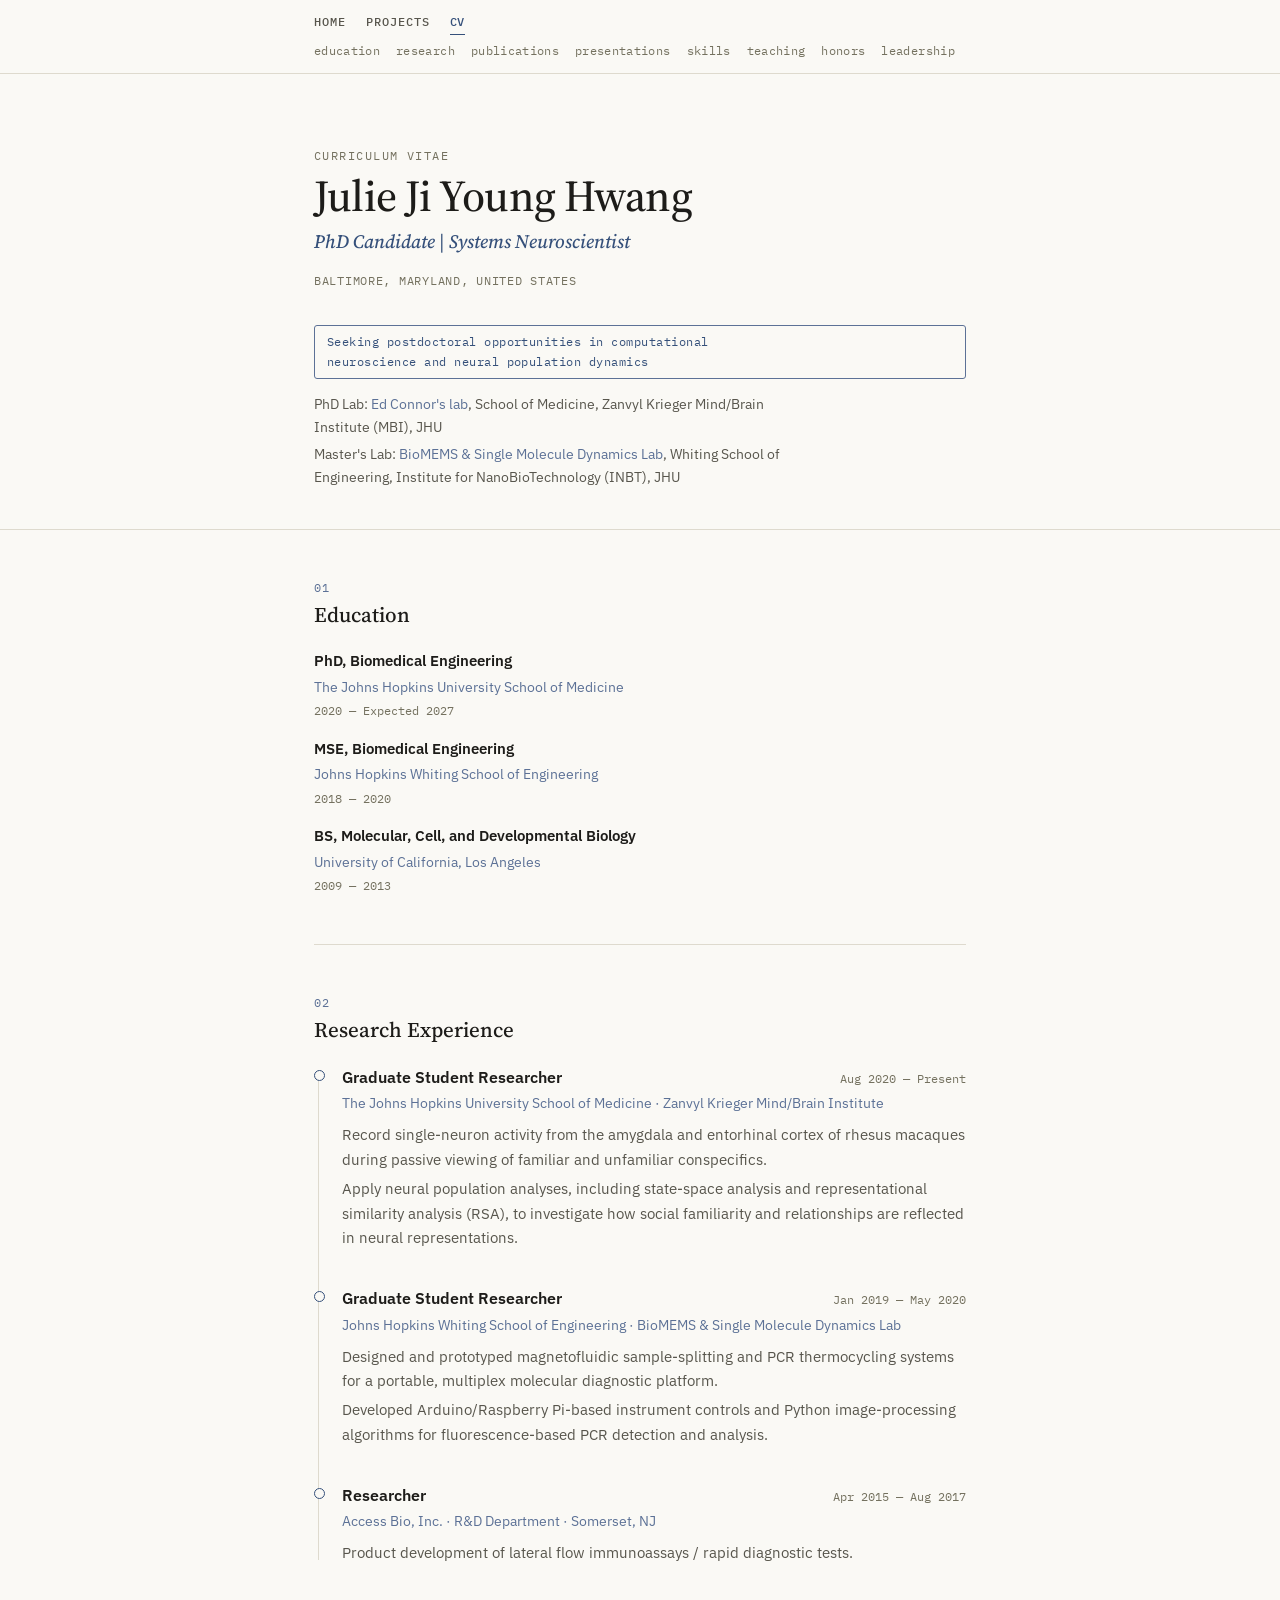
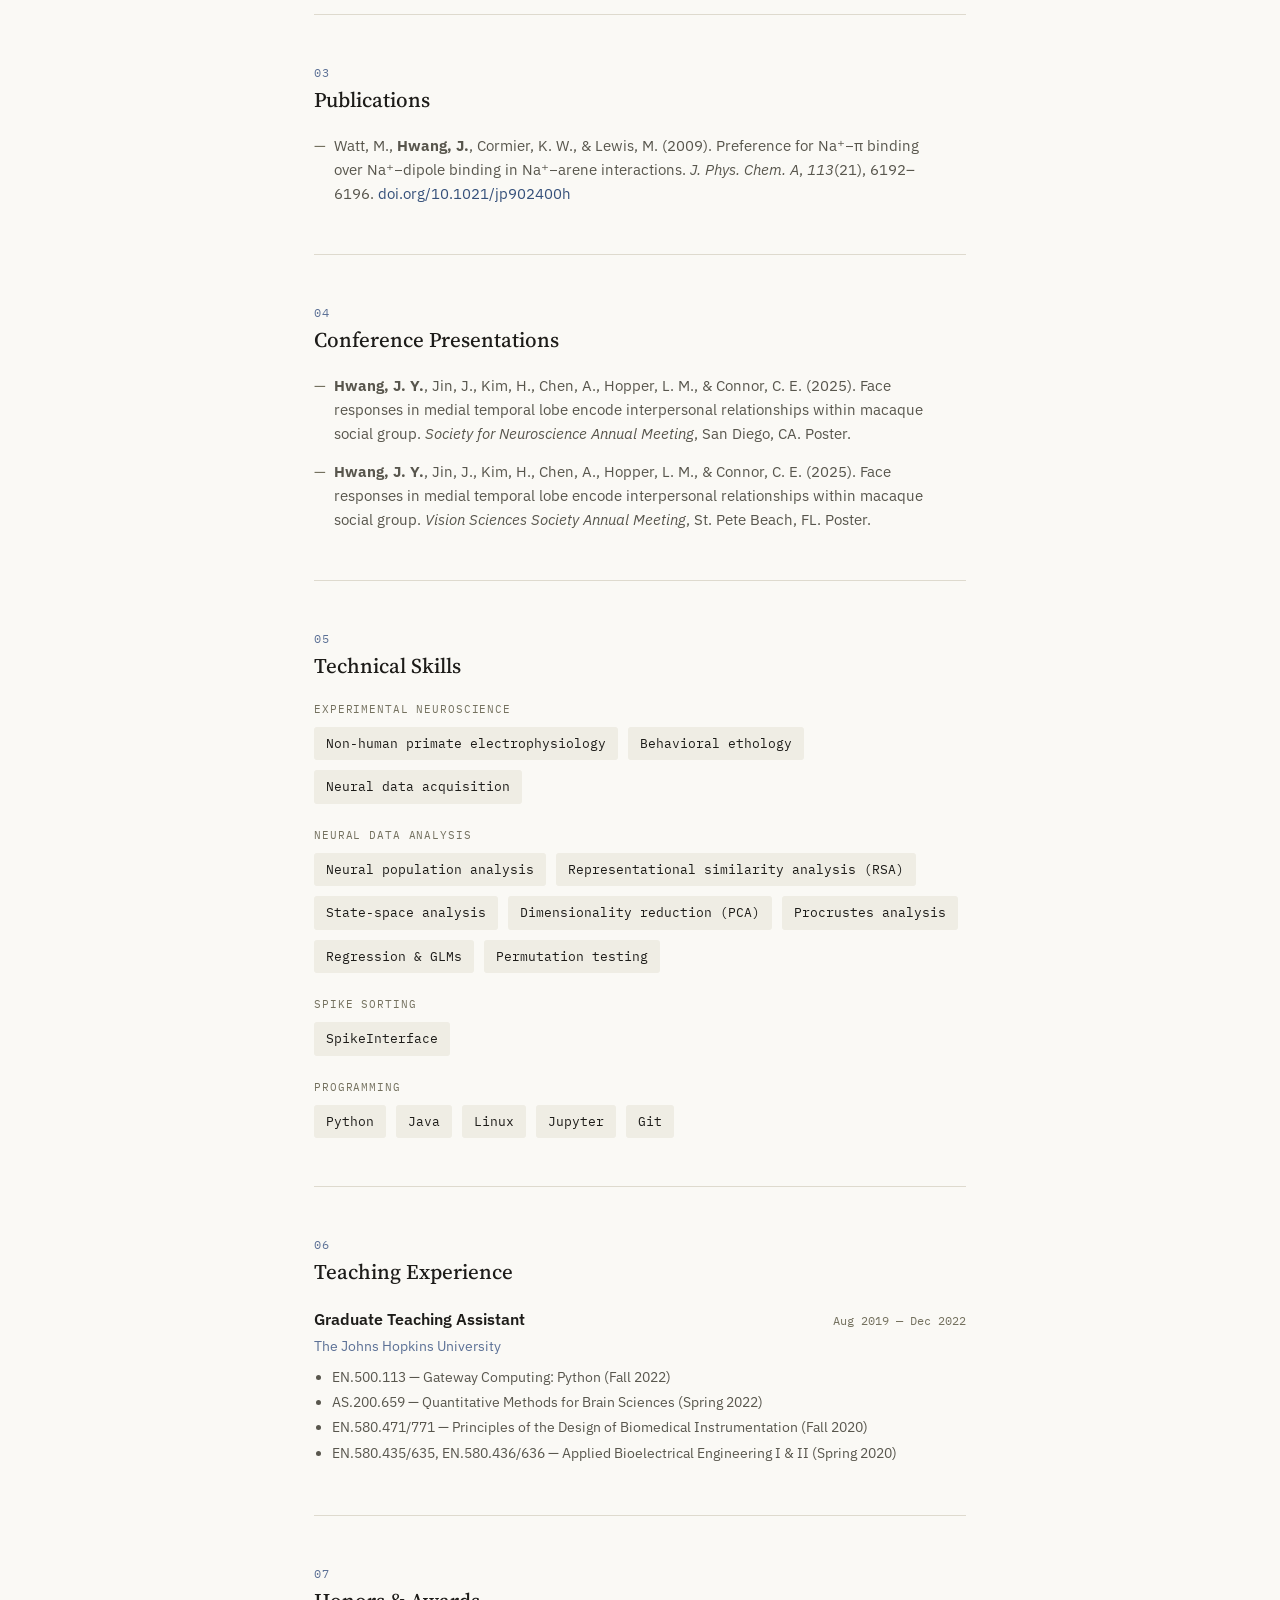
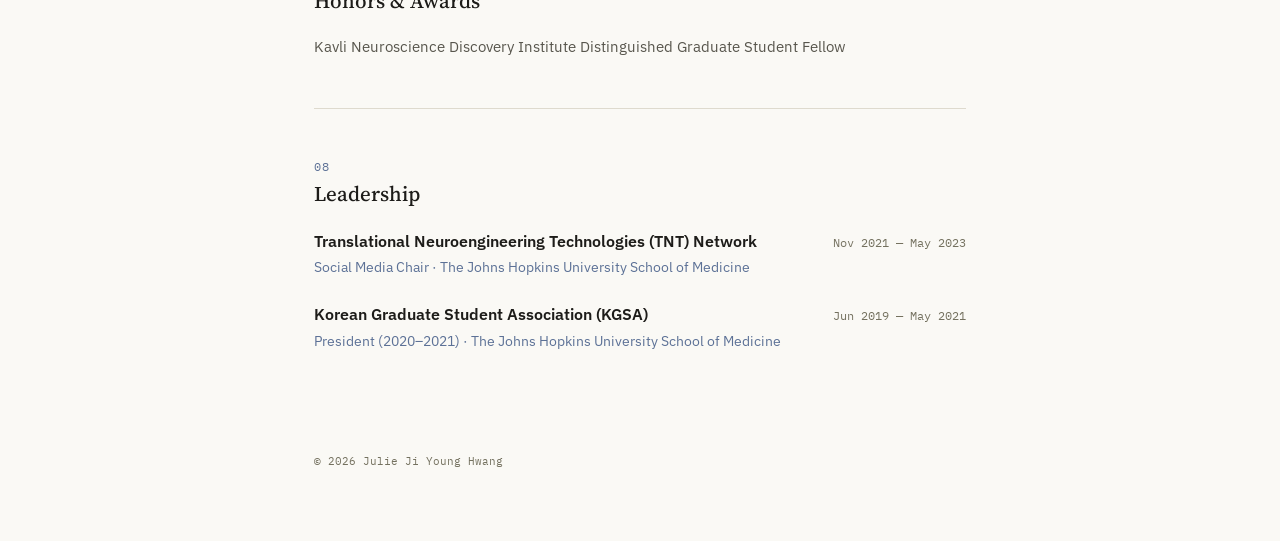
==== cv.html @ c238da01 "Add the VSS 2025 poster to Conference Presentations Venue supplied by the author. Listed below the S" ====
<!DOCTYPE html>
<html lang="en">
<head>
<meta charset="UTF-8" />
<meta name="viewport" content="width=device-width, initial-scale=1.0" />
<title>Julie Ji Young Hwang — CV</title>
<meta name="description" content="CV for Julie Ji Young Hwang, systems neuroscientist and biomedical engineer." />
<meta name="robots" content="noindex, nofollow" />
<meta name="theme-color" content="#FAF9F5" media="(prefers-color-scheme: light)" />
<meta name="theme-color" content="#1A1916" media="(prefers-color-scheme: dark)" />
<meta property="og:type" content="profile" />
<meta property="og:title" content="Julie Ji Young Hwang — CV" />
<meta property="og:description" content="Curriculum vitae for Julie Ji Young Hwang, systems neuroscientist and biomedical engineer." />
<meta property="og:url" content="https://julie0924.github.io/cv.html" />
<link rel="icon" href="favicon.svg" type="image/svg+xml" />
<link rel="preconnect" href="https://fonts.googleapis.com">
<link rel="preconnect" href="https://fonts.gstatic.com" crossorigin>
<link href="https://fonts.googleapis.com/css2?family=Source+Serif+4:ital,opsz,wght@0,8..60,400;0,8..60,500;0,8..60,600;1,8..60,500&family=IBM+Plex+Sans:wght@400;500;600&family=IBM+Plex+Mono:wght@400;500&display=swap" rel="stylesheet">
<link rel="stylesheet" href="styles.css">
<script>if(!matchMedia('(prefers-reduced-motion: reduce)').matches)document.documentElement.classList.add('js-reveal');</script>
<script defer src="main.js" onerror="document.documentElement.classList.remove('js-reveal')"></script>
</head>
<body>

<a class="skip-link" href="#content">Skip to content</a>

<nav aria-label="Primary">
  <div class="wrap">
    <div class="nav-pages">
      <a href="index.html">Home</a>
      <a href="projects.html">Projects</a>
      <a href="cv.html" aria-current="page">CV</a>
    </div>
    <div class="nav-sections">
      <a href="#education">Education</a>
      <a href="#research">Research</a>
      <a href="#publications">Publications</a>
      <a href="#presentations">Presentations</a>
      <a href="#skills">Skills</a>
      <a href="#teaching">Teaching</a>
      <a href="#honors">Honors</a>
      <a href="#leadership">Leadership</a>
    </div>
  </div>
</nav>

<header class="masthead">
  <div class="wrap">
    <p class="page-label">Curriculum Vitae</p>
    <h1>Julie Ji Young Hwang</h1>
    <p class="role-line">PhD Candidate | Systems Neuroscientist</p>
    <p class="location-line">Baltimore, Maryland, United States</p>
    <span class="cta-badge">Seeking postdoctoral opportunities in computational neuroscience and neural population dynamics</span>
    <div class="masthead-meta">
      <p class="meta-line">PhD Lab: <a href="https://krieger.jhu.edu/mbi/directory/ed-connor/" target="_blank" rel="noopener">Ed Connor's lab</a>, School of Medicine, Zanvyl Krieger Mind/Brain Institute (MBI), JHU</p>
      <p class="meta-line">Master's Lab: <a href="https://me.jhu.edu/thwang/" target="_blank" rel="noopener">BioMEMS &amp; Single Molecule Dynamics Lab</a>, Whiting School of Engineering, Institute for NanoBioTechnology (INBT), JHU</p>
    </div>
  </div>
</header>

<main class="wrap" id="content">

  <section id="education">
    <header class="section-head">
      <p class="section-num">01</p>
      <h2 class="section-title">Education</h2>
    </header>

    <div class="edu-item">
      <h3 class="edu-degree">PhD, Biomedical Engineering</h3>
      <p class="edu-school">The Johns Hopkins University School of Medicine</p>
      <p class="edu-year">2020 — Expected 2027</p>
    </div>

    <div class="edu-item">
      <h3 class="edu-degree">MSE, Biomedical Engineering</h3>
      <p class="edu-school">Johns Hopkins Whiting School of Engineering</p>
      <p class="edu-year">2018 — 2020</p>
    </div>

    <div class="edu-item">
      <h3 class="edu-degree">BS, Molecular, Cell, and Developmental Biology</h3>
      <p class="edu-school">University of California, Los Angeles</p>
      <p class="edu-year">2009 — 2013</p>
    </div>
  </section>

  <section id="research">
    <header class="section-head">
      <p class="section-num">02</p>
      <h2 class="section-title">Research Experience</h2>
    </header>
    <div class="timeline">

      <div class="role">
        <div class="role-header">
          <h3 class="role-title">Graduate Student Researcher</h3>
          <p class="role-dates">Aug 2020 — Present</p>
        </div>
        <p class="role-org">The Johns Hopkins University School of Medicine · Zanvyl Krieger Mind/Brain Institute</p>
        <p class="role-detail">Record single-neuron activity from the amygdala and entorhinal cortex of rhesus macaques during passive viewing of familiar and unfamiliar conspecifics.</p>
        <p class="role-detail">Apply neural population analyses, including state-space analysis and representational similarity analysis (RSA), to investigate how social familiarity and relationships are reflected in neural representations.</p>
      </div>

      <div class="role">
        <div class="role-header">
          <h3 class="role-title">Graduate Student Researcher</h3>
          <p class="role-dates">Jan 2019 — May 2020</p>
        </div>
        <p class="role-org">Johns Hopkins Whiting School of Engineering · BioMEMS &amp; Single Molecule Dynamics Lab</p>
        <p class="role-detail">Designed and prototyped magnetofluidic sample-splitting and PCR thermocycling systems for a portable, multiplex molecular diagnostic platform.</p>
        <p class="role-detail">Developed Arduino/Raspberry Pi-based instrument controls and Python image-processing algorithms for fluorescence-based PCR detection and analysis.</p>
      </div>

      <div class="role">
        <div class="role-header">
          <h3 class="role-title">Researcher</h3>
          <p class="role-dates">Apr 2015 — Aug 2017</p>
        </div>
        <p class="role-org">Access Bio, Inc. · R&amp;D Department · Somerset, NJ</p>
        <p class="role-detail">Product development of lateral flow immunoassays / rapid diagnostic tests.</p>
      </div>

    </div>
  </section>

  <section id="publications">
    <header class="section-head">
      <p class="section-num">03</p>
      <h2 class="section-title">Publications</h2>
    </header>
    <p class="pub-item">
      Watt, M., <strong>Hwang, J.</strong>, Cormier, K. W., &amp; Lewis, M. (2009). Preference for Na⁺−π binding over Na⁺−dipole binding in Na⁺−arene interactions. <em>J. Phys. Chem. A</em>, <em>113</em>(21), 6192–6196. <a href="https://doi.org/10.1021/jp902400h" target="_blank" rel="noopener">doi.org/10.1021/jp902400h</a>
    </p>
  </section>

  <section id="presentations">
    <header class="section-head">
      <p class="section-num">04</p>
      <h2 class="section-title">Conference Presentations</h2>
    </header>
    <p class="pub-item">
      <strong>Hwang, J. Y.</strong>, Jin, J., Kim, H., Chen, A., Hopper, L. M., &amp; Connor, C. E. (2025). Face responses in medial temporal lobe encode interpersonal relationships within macaque social group. <em>Society for Neuroscience Annual Meeting</em>, San Diego, CA. Poster.
    </p>
    <p class="pub-item">
      <strong>Hwang, J. Y.</strong>, Jin, J., Kim, H., Chen, A., Hopper, L. M., &amp; Connor, C. E. (2025). Face responses in medial temporal lobe encode interpersonal relationships within macaque social group. <em>Vision Sciences Society Annual Meeting</em>, St. Pete Beach, FL. Poster.
    </p>
  </section>

  <section id="skills">
    <header class="section-head">
      <p class="section-num">05</p>
      <h2 class="section-title">Technical Skills</h2>
    </header>

    <div class="skill-group">
      <p class="skill-group-label">Experimental Neuroscience</p>
      <div class="tags">
        <span class="tag">Non-human primate electrophysiology</span>
        <span class="tag">Behavioral ethology</span>
        <span class="tag">Neural data acquisition</span>
      </div>
    </div>

    <div class="skill-group">
      <p class="skill-group-label">Neural Data Analysis</p>
      <div class="tags">
        <span class="tag">Neural population analysis</span>
        <span class="tag">Representational similarity analysis (RSA)</span>
        <span class="tag">State-space analysis</span>
        <span class="tag">Dimensionality reduction (PCA)</span>
        <span class="tag">Procrustes analysis</span>
        <span class="tag">Regression &amp; GLMs</span>
        <span class="tag">Permutation testing</span>
      </div>
    </div>

    <div class="skill-group">
      <p class="skill-group-label">Spike sorting</p>
      <div class="tags">
        <span class="tag">SpikeInterface</span>
      </div>
    </div>

    <div class="skill-group">
      <p class="skill-group-label">Programming</p>
      <div class="tags">
        <span class="tag">Python</span>
        <span class="tag">Java</span>
        <span class="tag">Linux</span>
        <span class="tag">Jupyter</span>
        <span class="tag">Git</span>
      </div>
    </div>
  </section>

  <section id="teaching">
    <header class="section-head">
      <p class="section-num">06</p>
      <h2 class="section-title">Teaching Experience</h2>
    </header>

    <div class="service-item">
      <div class="role-header">
        <h3 class="role-title">Graduate Teaching Assistant</h3>
        <p class="role-dates">Aug 2019 — Dec 2022</p>
      </div>
      <p class="role-org">The Johns Hopkins University</p>
      <ul class="course-list">
        <li>EN.500.113 — Gateway Computing: Python (Fall 2022)</li>
        <li>AS.200.659 — Quantitative Methods for Brain Sciences (Spring 2022)</li>
        <li>EN.580.471/771 — Principles of the Design of Biomedical Instrumentation (Fall 2020)</li>
        <li>EN.580.435/635, EN.580.436/636 — Applied Bioelectrical Engineering I &amp; II (Spring 2020)</li>
      </ul>
    </div>
  </section>

  <section id="honors">
    <header class="section-head">
      <p class="section-num">07</p>
      <h2 class="section-title">Honors &amp; Awards</h2>
    </header>
    <p class="honor-item">Kavli Neuroscience Discovery Institute Distinguished Graduate Student Fellow</p>
  </section>

  <section id="leadership">
    <header class="section-head">
      <p class="section-num">08</p>
      <h2 class="section-title">Leadership</h2>
    </header>

    <div class="service-item">
      <div class="role-header">
        <h3 class="role-title">Translational Neuroengineering Technologies (TNT) Network</h3>
        <p class="role-dates">Nov 2021 — May 2023</p>
      </div>
      <p class="role-org">Social Media Chair · The Johns Hopkins University School of Medicine</p>
    </div>

    <div class="service-item">
      <div class="role-header">
        <h3 class="role-title">Korean Graduate Student Association (KGSA)</h3>
        <p class="role-dates">Jun 2019 — May 2021</p>
      </div>
      <p class="role-org">President (2020–2021) · The Johns Hopkins University School of Medicine</p>
    </div>
  </section>

</main>

<footer>
  <div class="wrap">
    <p>&copy; 2026 Julie Ji Young Hwang</p>
  </div>
</footer>

</body>
</html>
---- styles.css ----
/* ---------------------------------------------------------------
   Julie Ji Young Hwang — site styles
   tokens → base → layout → components → motion → print
   --------------------------------------------------------------- */

:root{
  color-scheme: light dark;

  --paper: #FAF9F5;
  --paper-raised: #F3F1EA;
  --nav-bg: rgba(250, 249, 245, 0.92);
  --ink: #1D1C19;
  --ink-soft: #58564D;
  --ink-faint: #74715F;    /* was #8B8878 (3.4:1) — now 4.7:1 on paper, WCAG AA */
  --signal: #35507A;
  --signal-soft: #5C7196;  /* was #6C86A8 (3.6:1) — now 4.7:1 on paper, WCAG AA */
  --rule: #DEDACE;
  --tag-bg: #EFEDE4;

  --font-serif: 'Source Serif 4', Georgia, serif;
  --font-sans: 'IBM Plex Sans', -apple-system, sans-serif;
  --font-mono: 'IBM Plex Mono', 'Courier New', monospace;
  --maxw: 700px;
  --nav-h: 84px; /* two-row nav; the overrides below cover the widths where its rows wrap */
}

@media (prefers-color-scheme: dark){
  :root{
    --paper: #1A1916;
    --paper-raised: #22211C;
    --nav-bg: rgba(26, 25, 22, 0.92);
    --ink: #EDEBE3;
    --ink-soft: #B8B4A6;
    --ink-faint: #918D7D;
    --signal: #8FB0DA;
    --signal-soft: #7E9BC0;
    --rule: #33322B;
    --tag-bg: #26251F;
  }
}

*{ box-sizing: border-box; }
[hidden]{ display: none !important; }
html{ scroll-behavior: smooth; }
@media (prefers-reduced-motion: reduce){ html{ scroll-behavior: auto; } }

body{
  margin: 0;
  background: var(--paper);
  color: var(--ink);
  font-family: var(--font-sans);
  font-size: 16px;
  line-height: 1.65;
  -webkit-font-smoothing: antialiased;
}

a{ color: var(--signal); text-decoration: none; }
a:hover{ text-decoration: underline; }
a:focus-visible, button:focus-visible{
  outline: 2px solid var(--signal);
  outline-offset: 3px;
  border-radius: 2px;
}

.wrap{
  max-width: var(--maxw);
  margin: 0 auto;
  padding: 0 24px;
}

/* skip link */
.skip-link{
  position: absolute;
  left: -9999px;
  top: 0;
  z-index: 100;
  background: var(--signal);
  color: var(--paper);
  font-family: var(--font-mono);
  font-size: 13px;
  padding: 10px 16px;
}
.skip-link:focus{
  left: 0;
  text-decoration: none;
}

/* nav — two rows, so the two kinds of link never look alike.
   Row 1 goes to another page; row 2 jumps down the page you are on. */
nav{
  position: sticky;
  top: 0;
  background: var(--nav-bg);
  backdrop-filter: blur(6px);
  border-bottom: 1px solid var(--rule);
  z-index: 10;
}
nav .wrap{
  display: flex;
  flex-direction: column;
  gap: 7px;
  padding-top: 12px;
  padding-bottom: 12px;
}

/* row 1 — other pages */
.nav-pages{
  display: flex;
  flex-wrap: wrap;
  gap: 4px 20px;
}
.nav-pages a{
  font-family: var(--font-mono);
  font-size: 12px;
  font-weight: 500;
  letter-spacing: 0.08em;
  text-transform: uppercase;
  color: var(--ink-soft);
  padding-bottom: 2px;
  border-bottom: 1.5px solid transparent;
}
.nav-pages a:hover{ color: var(--signal); text-decoration: none; }
.nav-pages a[aria-current="page"]{
  color: var(--signal);
  border-bottom-color: var(--signal);
}

/* row 2 — sections of the current page */
.nav-sections{
  display: flex;
  flex-wrap: wrap;
  gap: 2px 16px;
}
.nav-sections a{
  font-family: var(--font-mono);
  font-size: 11.5px;
  letter-spacing: 0.03em;
  text-transform: lowercase;
  color: var(--ink-faint);
}
.nav-sections a:hover{ color: var(--signal); text-decoration: none; }

/* header / masthead */
header.masthead{
  padding: 72px 0 40px;
  border-bottom: 1px solid var(--rule);
}
header.masthead .wrap{
  display: flex;
  flex-direction: column;
  gap: 6px;
}
.page-label{
  font-family: var(--font-mono);
  font-size: 12px;
  letter-spacing: 0.12em;
  text-transform: uppercase;
  color: var(--ink-faint);
  margin: 0;
}
h1{
  font-family: var(--font-serif);
  font-weight: 500;
  font-size: clamp(32px, 6vw, 44px);
  margin: 0;
  letter-spacing: -0.01em;
  line-height: 1.1;
}
.role-line{
  font-family: var(--font-serif);
  font-style: italic;
  font-weight: 500;
  font-size: 19px;
  color: var(--signal);
  margin: 0;
}
.location-line{
  font-family: var(--font-mono);
  font-size: 12px;
  letter-spacing: 0.06em;
  text-transform: uppercase;
  color: var(--ink-faint);
  margin-top: 8px;
}
/* Masthead meta: the education pair, then the lab pair. Wrapped in one
   container so the column gap on .masthead .wrap applies around the block
   rather than between every line — the margins below are then the only
   thing controlling grouping. */
.masthead-meta{ margin-top: 8px; }
.meta-line{
  font-size: 14px;
  color: var(--ink-soft);
  margin: 4px 0 0;
  max-width: 62ch;
}
.meta-line:first-child{ margin-top: 0; }
.meta-line a{ color: var(--signal-soft); }
/* first line of a new group */
.meta-line--group{ margin-top: 22px; }

/* cta badge in header */
.cta-badge{
  display: inline-block;
  margin-top: 16px;
  font-family: var(--font-mono);
  font-size: 12px;
  letter-spacing: 0.04em;
  color: var(--signal);
  border: 1px solid var(--signal-soft);
  padding: 6px 12px;
  border-radius: 3px;
  text-wrap: balance; /* long enough to wrap — avoid a one-word last line */
}

section{
  padding: 48px 0;
  border-bottom: 1px solid var(--rule);
}
section:last-of-type{ border-bottom: none; }
section[id]{ scroll-margin-top: var(--nav-h); }

.eyebrow{
  font-family: var(--font-mono);
  font-size: 12px;
  font-weight: 500;
  letter-spacing: 0.1em;
  text-transform: uppercase;
  color: var(--ink-faint);
  margin: 0 0 20px;
}

/* numbered section heads (CV) — the number is a real sequence the reader
   can refer to, so it is markup, not a ::before counter they cannot select */
.section-head{ margin: 0 0 22px; }
.section-num{
  font-family: var(--font-mono);
  font-size: 12px;
  letter-spacing: 0.12em;
  color: var(--signal-soft);
  margin: 0 0 4px;
}
.section-title{
  font-family: var(--font-serif);
  font-weight: 500;
  font-size: 21px;
  line-height: 1.2;
  color: var(--ink);
  margin: 0;
}

.about-text{
  font-size: 17px;
  max-width: 60ch;
  color: var(--ink);
  margin: 0 0 18px;
}
.about-text:last-child{ margin-bottom: 0; }

/* experience timeline */
.timeline{
  position: relative;
  padding-left: 28px;
}
.timeline::before{
  content: "";
  position: absolute;
  left: 4px;
  top: 6px;
  bottom: 6px;
  width: 1px;
  background: var(--rule);
}
.role{
  position: relative;
  padding-bottom: 34px;
}
.role:last-child{ padding-bottom: 0; }
.role::before{
  content: "";
  position: absolute;
  left: -28px;
  top: 6px;
  width: 9px;
  height: 9px;
  border-radius: 50%;
  background: var(--paper);
  border: 1.5px solid var(--signal);
}
.role-header{
  display: flex;
  flex-wrap: wrap;
  justify-content: space-between;
  align-items: baseline;
  gap: 4px 16px;
}
.role-title{
  font-weight: 600;
  font-size: 16px;
  margin: 0;
}
.role-dates{
  font-family: var(--font-mono);
  font-size: 12px;
  color: var(--ink-faint);
  white-space: nowrap;
  margin: 0;
}
.role-org{
  color: var(--signal-soft);
  font-size: 14px;
  margin: 2px 0 8px;
}
.role-detail{
  margin: 0;
  font-size: 15px;
  color: var(--ink-soft);
}
.role-detail + .role-detail{ margin-top: 4px; }
.course-list{
  margin: 8px 0 0;
  padding-left: 18px;
  font-size: 13.5px;
  color: var(--ink-soft);
}
.course-list li{ margin-bottom: 3px; }

/* skills */
.skill-group{ margin-bottom: 22px; }
.skill-group:last-child{ margin-bottom: 0; }
.skill-group-label{
  font-family: var(--font-mono);
  font-size: 11px;
  letter-spacing: 0.08em;
  text-transform: uppercase;
  color: var(--ink-faint);
  margin: 0 0 9px;
}
.tags{
  display: flex;
  flex-wrap: wrap;
  gap: 10px;
}
.tag{
  font-family: var(--font-mono);
  font-size: 13px;
  background: var(--tag-bg);
  color: var(--ink);
  padding: 6px 12px;
  border-radius: 3px;
}

/* education / honors / publications */
.edu-item{ margin-bottom: 16px; }
.edu-item:last-child{ margin-bottom: 0; }
.edu-degree{ font-weight: 600; font-size: 15px; margin: 0; }
.edu-school{ color: var(--signal-soft); font-size: 14px; margin: 2px 0; }
.edu-year{ font-family: var(--font-mono); font-size: 12px; color: var(--ink-faint); margin: 0; }

.honor-item{
  font-size: 15px;
  color: var(--ink-soft);
  margin: 0;
}

/* leadership / service — reuses the role header layout without the timeline */
.service-item{ margin-bottom: 22px; }
.service-item:last-child{ margin-bottom: 0; }

.pub-item{
  padding-left: 20px;
  position: relative;
  font-size: 15px;
  color: var(--ink-soft);
  max-width: 68ch;
  line-height: 1.6;
  margin: 0;
}
.pub-item + .pub-item{ margin-top: 14px; }
.pub-item::before{
  content: "—";
  position: absolute;
  left: 0;
  color: var(--ink-faint);
}

/* contact — icon plus the address as readable text, so it can be copied
   without clicking and still reads correctly on paper. */
.contact-links{
  list-style: none;
  margin: 0;
  padding: 0;
  display: flex;
  flex-direction: column;
  gap: 10px;
}
.contact-links a{
  display: inline-flex;
  align-items: center;
  gap: 10px;
  font-size: 15px;
  color: var(--signal);
}
.contact-links svg{
  width: 18px;
  height: 18px;
  flex-shrink: 0;
  color: var(--ink-faint);
  transition: color 0.2s ease;
}
.contact-links a:hover svg{ color: var(--signal); }
@media (prefers-reduced-motion: reduce){
  .contact-links svg{ transition: none; }
}

/* projects page */
.project-block-title{
  font-family: var(--font-serif);
  font-weight: 500;
  font-size: 20px;
  margin: 0 0 8px;
}
.project-block-desc{
  margin: 0;
  color: var(--ink-soft);
  font-size: 15px;
  max-width: 60ch;
}
.figure-grid{
  display: grid;
  grid-template-columns: repeat(auto-fit, minmax(220px, 1fr));
  gap: 20px;
  margin-top: 20px;
}
.figure-grid figure{ margin: 0; }
.figure-placeholder{
  border: 1px dashed var(--rule);
  border-radius: 6px;
  aspect-ratio: 4 / 3;
  display: flex;
  align-items: center;
  justify-content: center;
  background: var(--paper-raised);
  color: var(--ink-faint);
  font-family: var(--font-mono);
  font-size: 12px;
  text-align: center;
  padding: 16px;
}
.figure-caption{
  font-size: 13px;
  color: var(--ink-faint);
  margin-top: 8px;
  font-style: italic;
}
.coming-soon{
  display: inline-block;
  font-family: var(--font-mono);
  font-size: 11px;
  letter-spacing: 0.06em;
  text-transform: uppercase;
  color: var(--ink-faint);
  border: 1px solid var(--rule);
  padding: 4px 10px;
  border-radius: 3px;
  margin-top: 10px;
}

footer{
  padding: 32px 0 60px;
  font-family: var(--font-mono);
  font-size: 11px;
  color: var(--ink-faint);
}

/* motion — .js-reveal is set by an inline snippet in <head> so the
   hidden state is painted on the first frame (no flash of content).
   If main.js fails to load, its onerror removes the class. */
.js-reveal main section{
  opacity: 0;
  transform: translateY(10px);
  transition: opacity 0.5s ease, transform 0.5s ease;
}
.js-reveal main section.in{
  opacity: 1;
  transform: none;
}
@media (prefers-reduced-motion: reduce){
  .js-reveal main section{ opacity: 1; transform: none; transition: none; }
}

/* The nav's two rows wrap as the viewport narrows, so anchor targets need a
   bigger offset to clear it. Measured tallest nav across all three pages:
   74px at 700px+, 95px from 420-680px, 116px at 400px and below. */
@media (max-width: 690px){ :root{ --nav-h: 106px; } }
@media (max-width: 410px){ :root{ --nav-h: 128px; } }

@media (max-width: 480px){
  header.masthead{ padding: 48px 0 32px; }
  section{ padding: 36px 0; }
  .timeline{ padding-left: 22px; }
  .role::before{ left: -22px; }
}

/* print — matters most for the CV; also un-hides any section the
   IntersectionObserver never revealed, which would otherwise print blank */
@media print{
  :root{
    --paper: #FFFFFF;
    --paper-raised: #FFFFFF;
    --ink: #000000;
    --ink-soft: #222222;
    --ink-faint: #555555;
    --signal: #000000;
    --signal-soft: #333333;
    --rule: #BBBBBB;
    --tag-bg: #FFFFFF;
  }
  @page{ margin: 16mm 14mm; }

  body{ background: #fff; font-size: 11pt; line-height: 1.45; }
  nav, footer, .skip-link, .coming-soon,
  .figure-placeholder, .figure-caption{ display: none !important; }

  .js-reveal main section{
    opacity: 1 !important;
    transform: none !important;
    transition: none !important;
  }

  .wrap{ max-width: none; padding: 0; }
  header.masthead{ padding: 0 0 14px; }
  h1{ font-size: 20pt; }
  .role-line{ font-size: 11.5pt; }
  section{ padding: 14px 0; border-bottom: none; }
  .role, .edu-item, .pub-item, .skill-group, .honor-item, .service-item{
    page-break-inside: avoid;
    break-inside: avoid;
  }
  .section-head{ page-break-after: avoid; break-after: avoid; }
  .section-title{ font-size: 13pt; }
  .tag{ border: 1px solid #BBB; }

  /* the address is already visible text here — don't repeat it in brackets */
  .contact-links a::after{ content: none !important; }

  a{ color: #000; text-decoration: none; }
  a[href^="http"]::after{
    content: " (" attr(href) ")";
    font-size: 8.5pt;
    color: #555;
    word-break: break-all;
  }
}
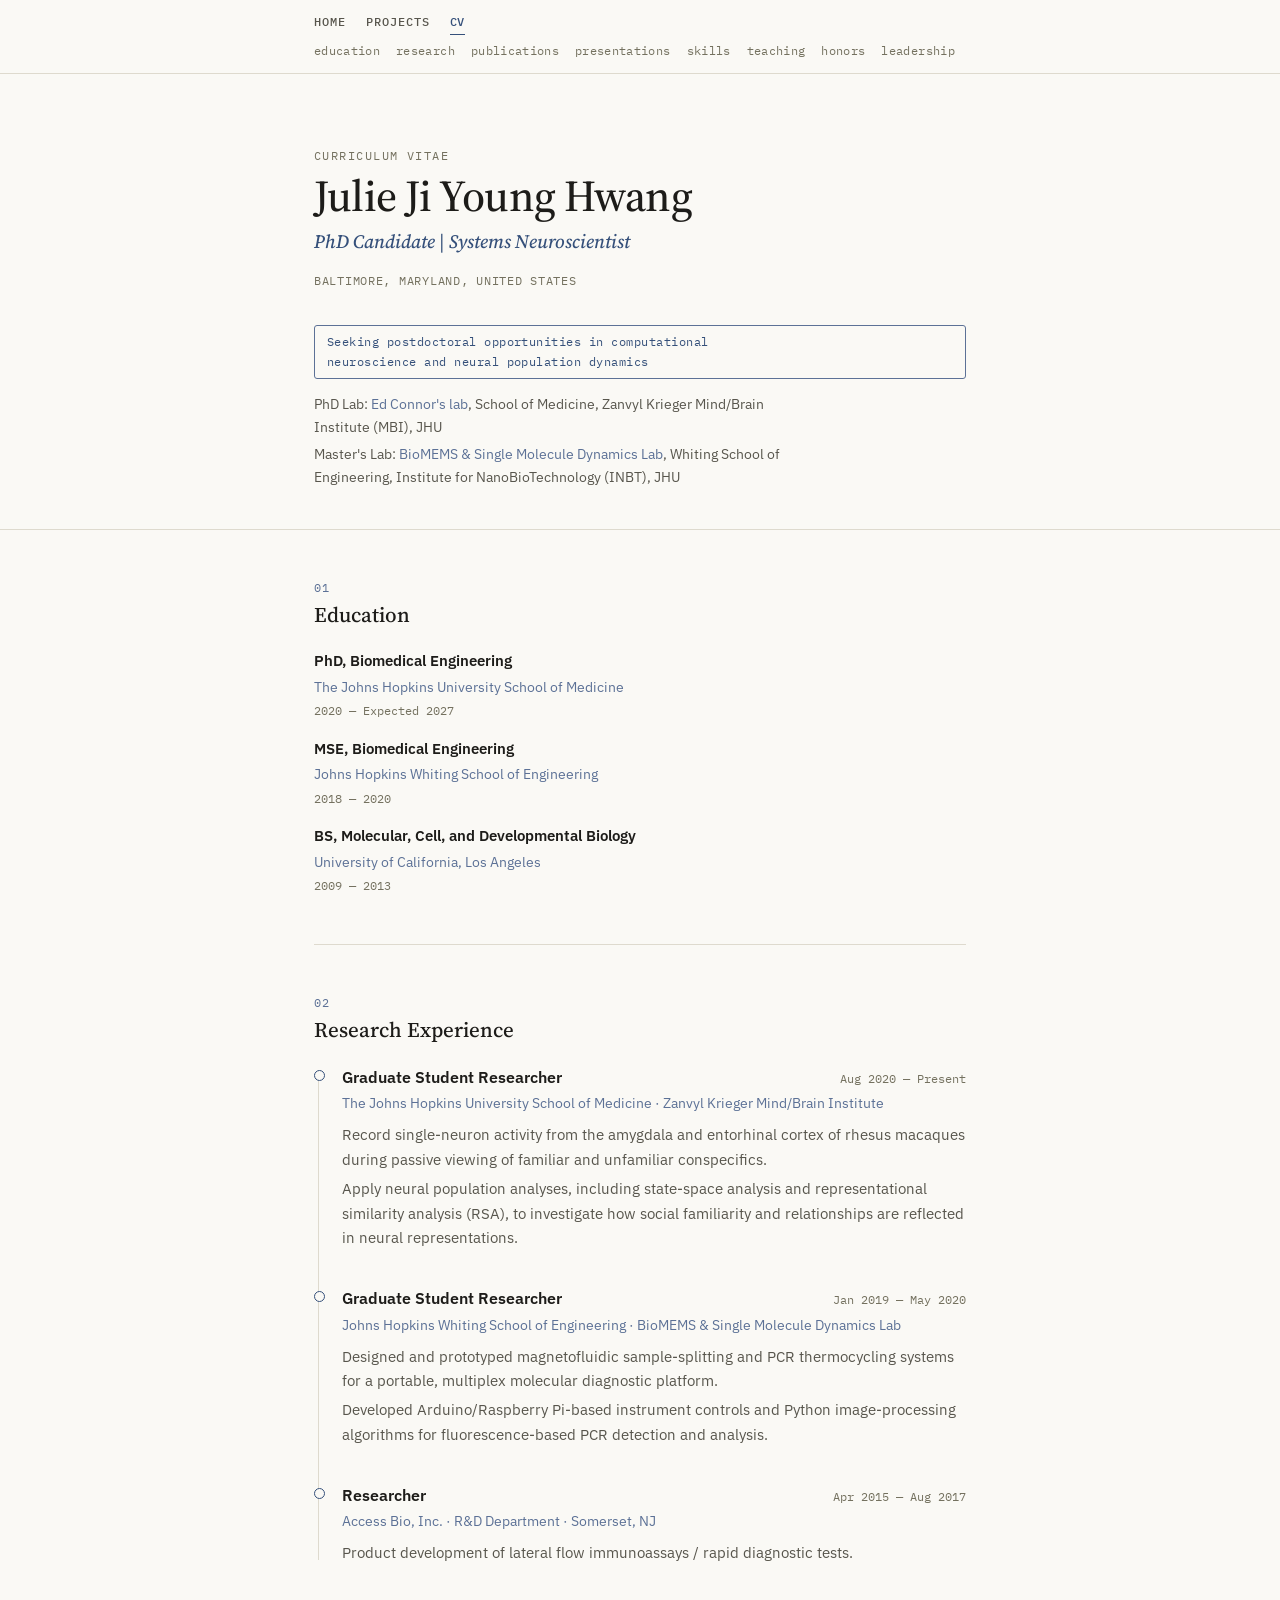
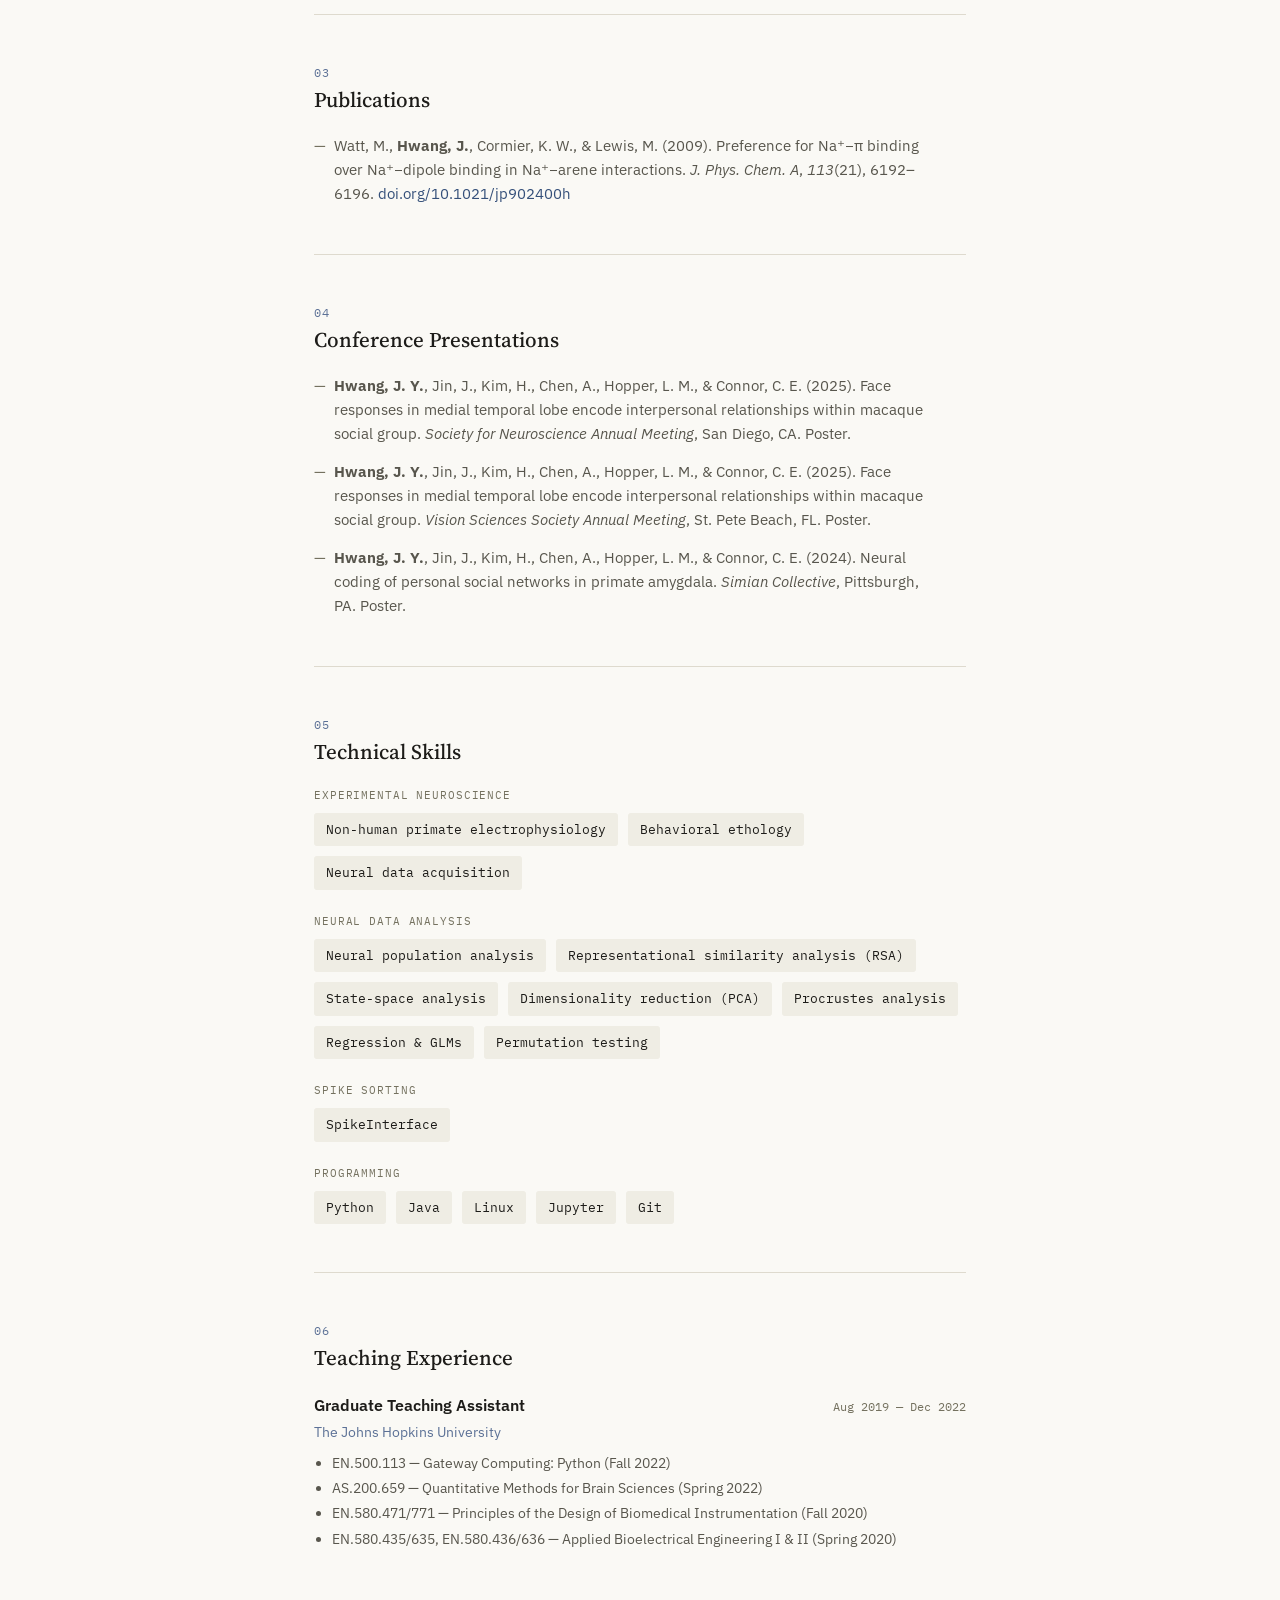
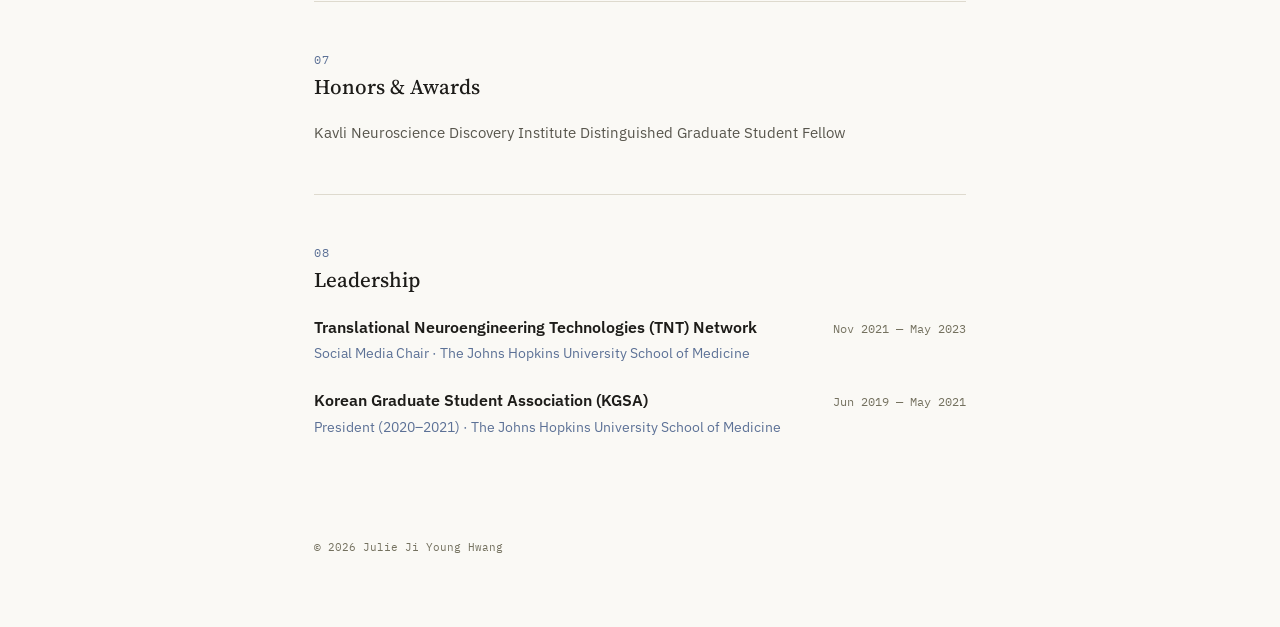
==== commit 066f014a: "Add the Simian Collective 2024 poster Title, venue and author list supplied by the author. Listed th" ====
--- a/cv.html
+++ b/cv.html
@@ -145,6 +145,9 @@
     <p class="pub-item">
       <strong>Hwang, J. Y.</strong>, Jin, J., Kim, H., Chen, A., Hopper, L. M., &amp; Connor, C. E. (2025). Face responses in medial temporal lobe encode interpersonal relationships within macaque social group. <em>Vision Sciences Society Annual Meeting</em>, St. Pete Beach, FL. Poster.
     </p>
+    <p class="pub-item">
+      <strong>Hwang, J. Y.</strong>, Jin, J., Kim, H., Chen, A., Hopper, L. M., &amp; Connor, C. E. (2024). Neural coding of personal social networks in primate amygdala. <em>Simian Collective</em>, Pittsburgh, PA. Poster.
+    </p>
   </section>
 
   <section id="skills">
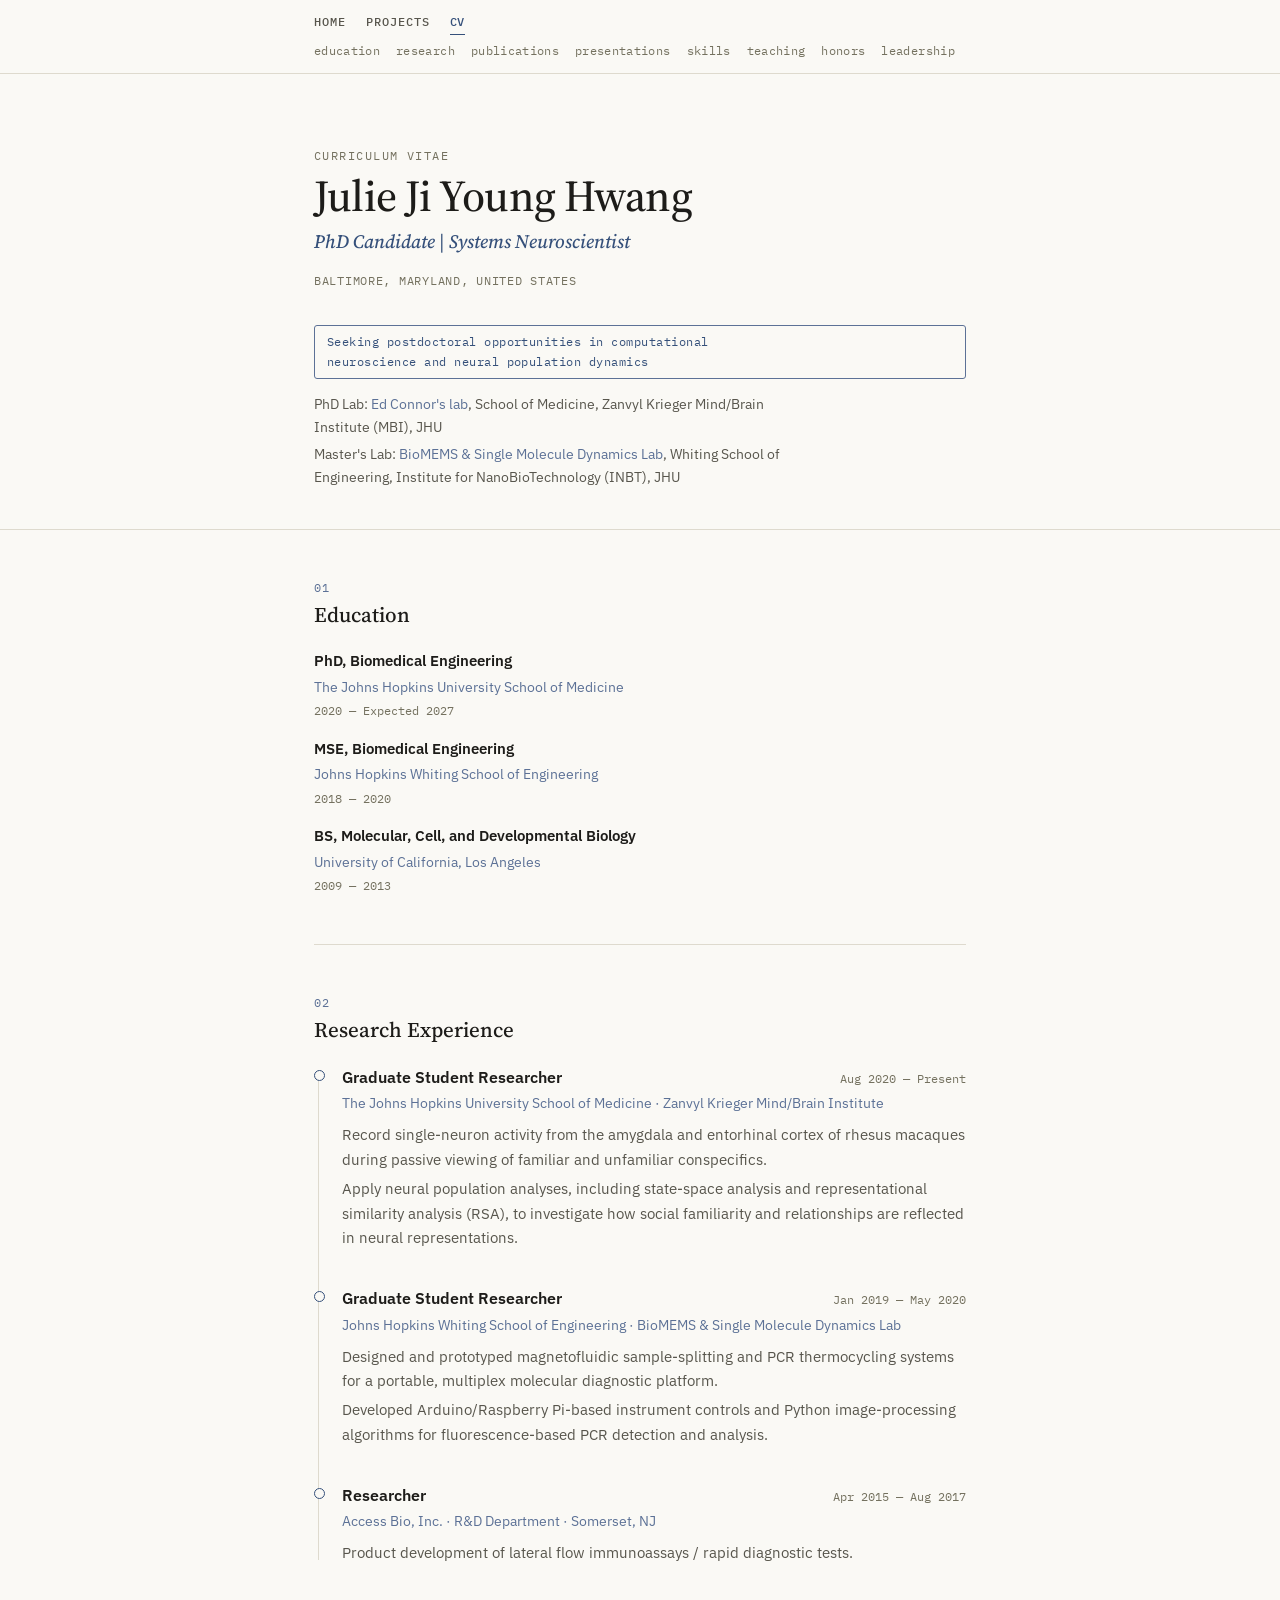
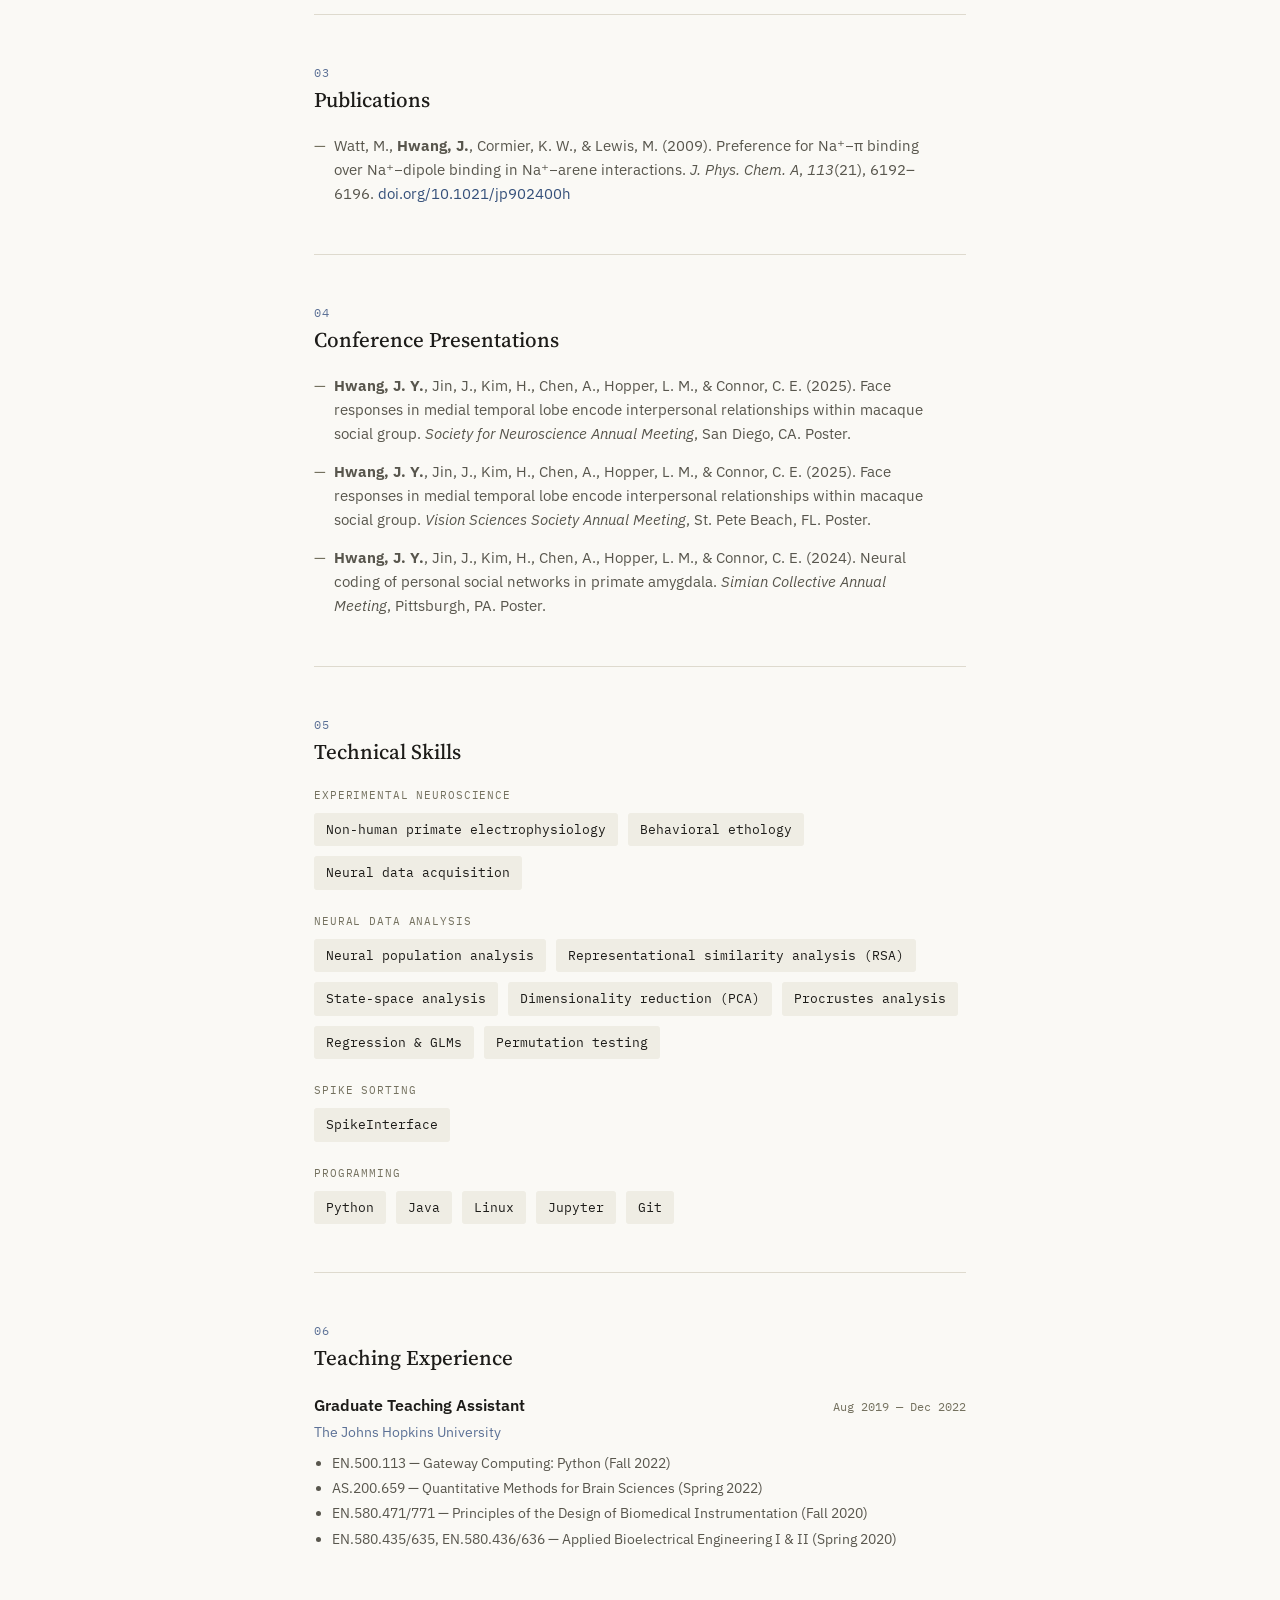
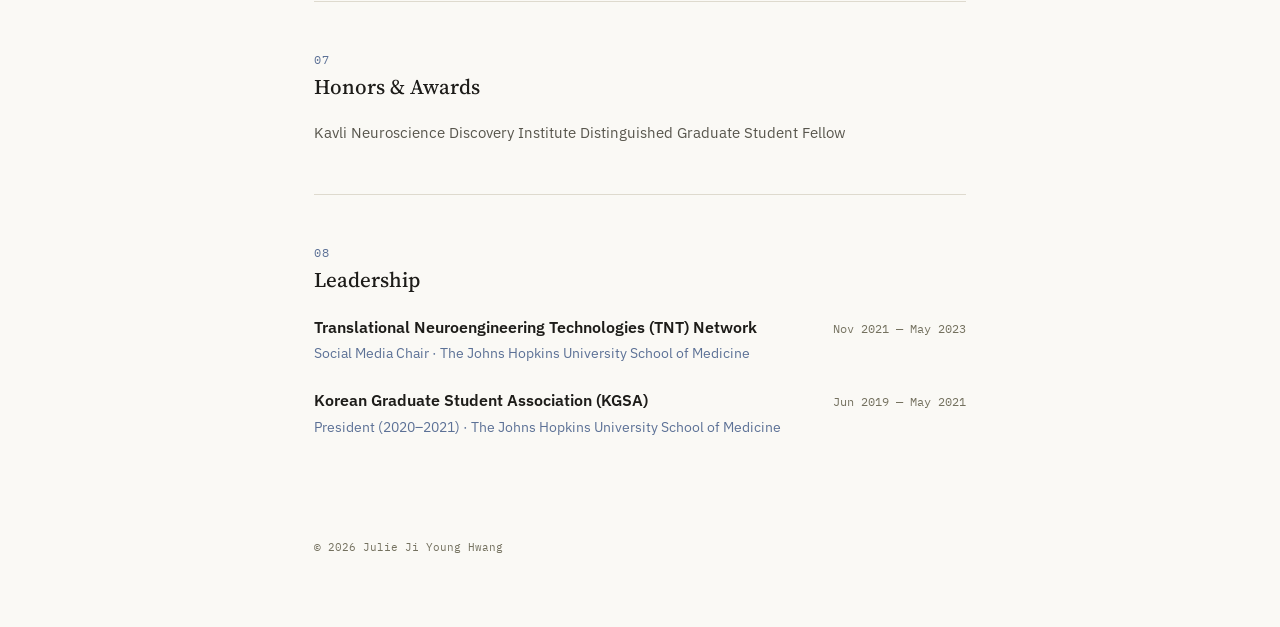
==== commit 45ea2ddf: "Name the 2024 venue Simian Collective Annual Meeting Co-Authored-By: Claude Opus 5 <noreply@anthropi" ====
--- a/cv.html
+++ b/cv.html
@@ -146,7 +146,7 @@
       <strong>Hwang, J. Y.</strong>, Jin, J., Kim, H., Chen, A., Hopper, L. M., &amp; Connor, C. E. (2025). Face responses in medial temporal lobe encode interpersonal relationships within macaque social group. <em>Vision Sciences Society Annual Meeting</em>, St. Pete Beach, FL. Poster.
     </p>
     <p class="pub-item">
-      <strong>Hwang, J. Y.</strong>, Jin, J., Kim, H., Chen, A., Hopper, L. M., &amp; Connor, C. E. (2024). Neural coding of personal social networks in primate amygdala. <em>Simian Collective</em>, Pittsburgh, PA. Poster.
+      <strong>Hwang, J. Y.</strong>, Jin, J., Kim, H., Chen, A., Hopper, L. M., &amp; Connor, C. E. (2024). Neural coding of personal social networks in primate amygdala. <em>Simian Collective Annual Meeting</em>, Pittsburgh, PA. Poster.
     </p>
   </section>
 
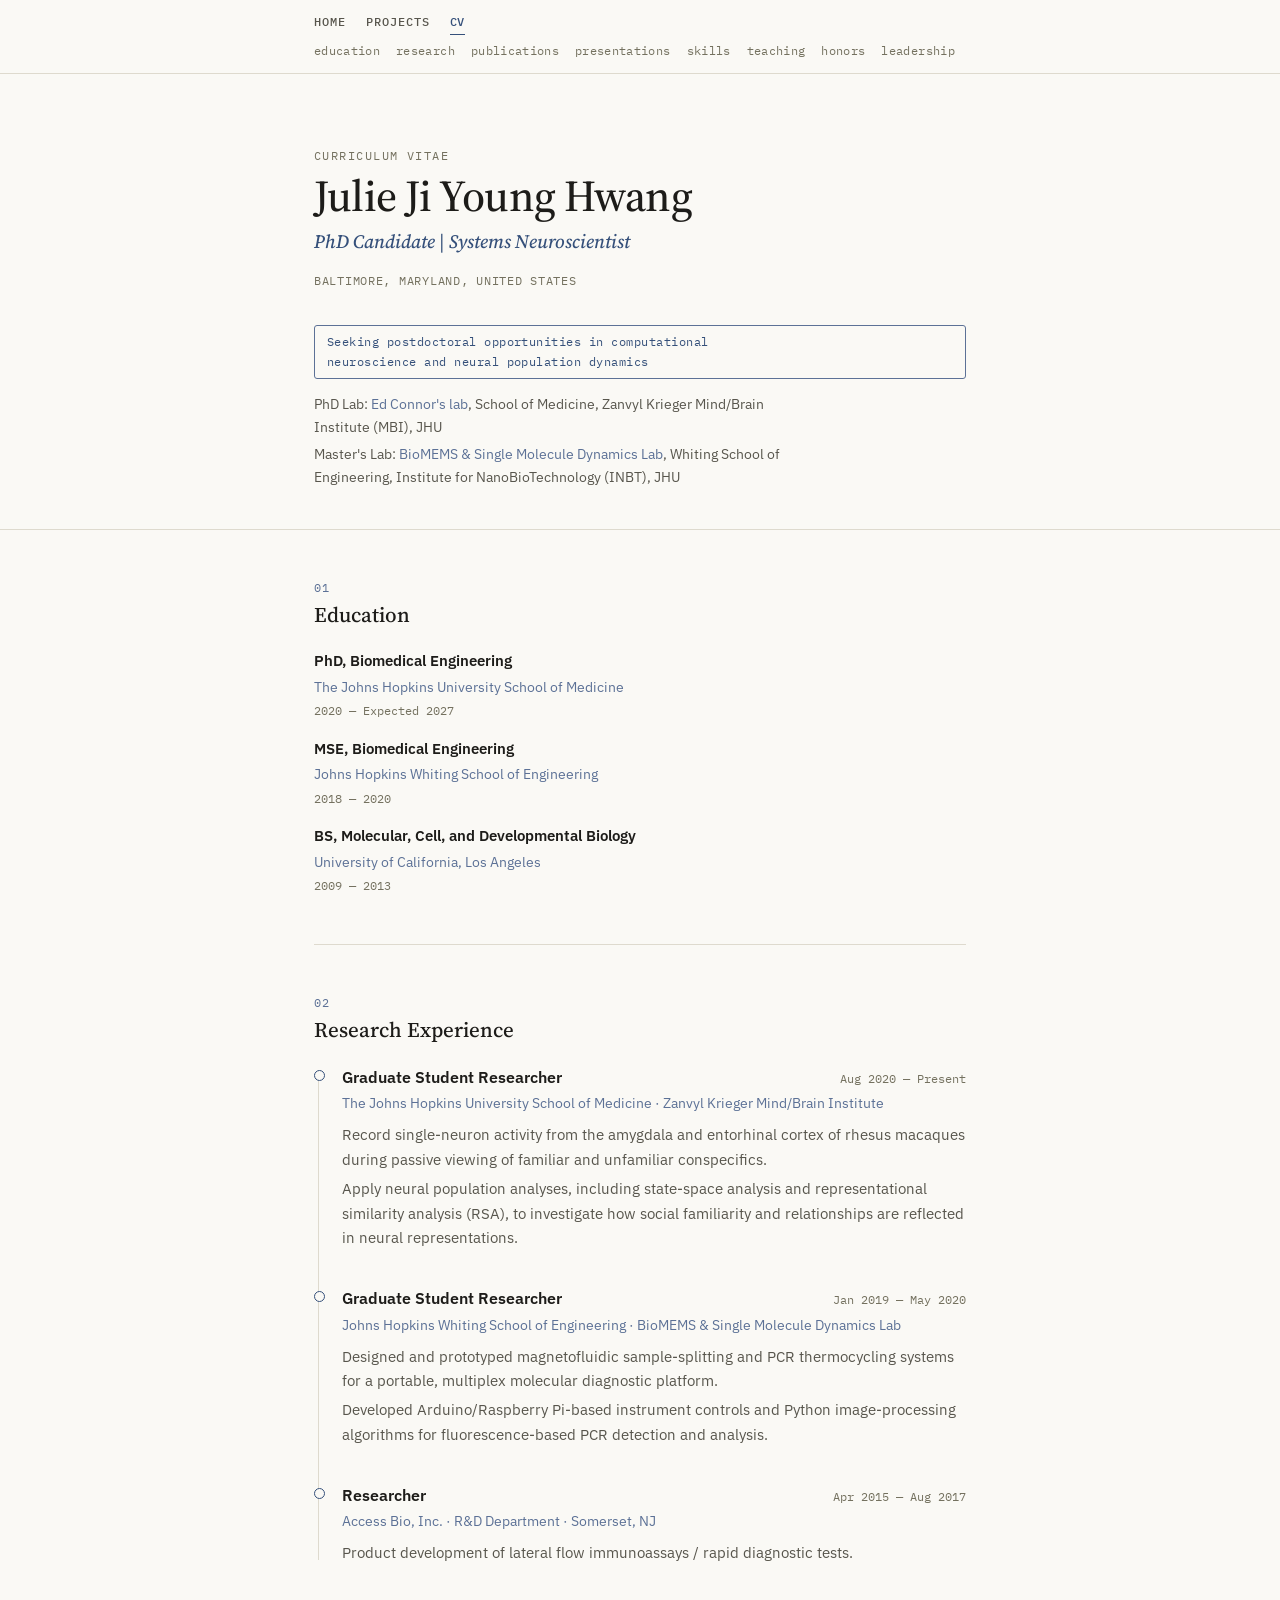
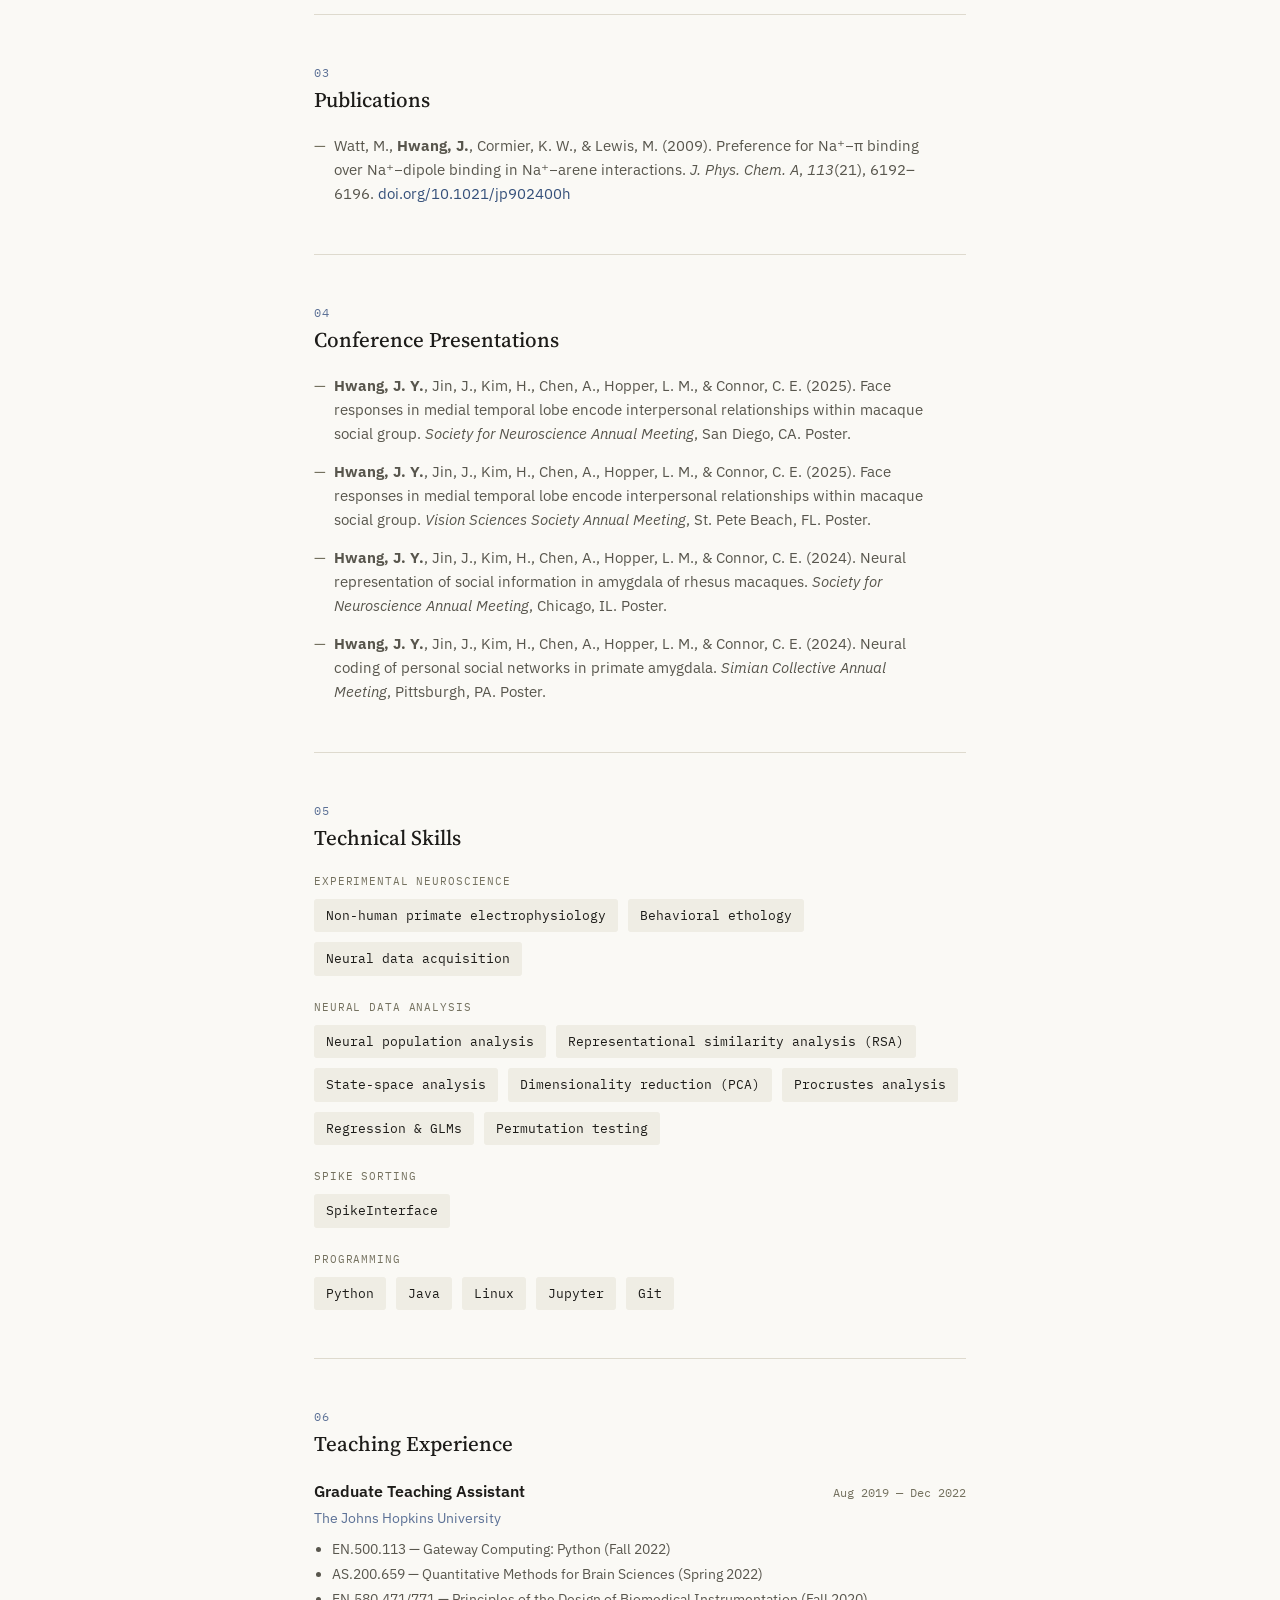
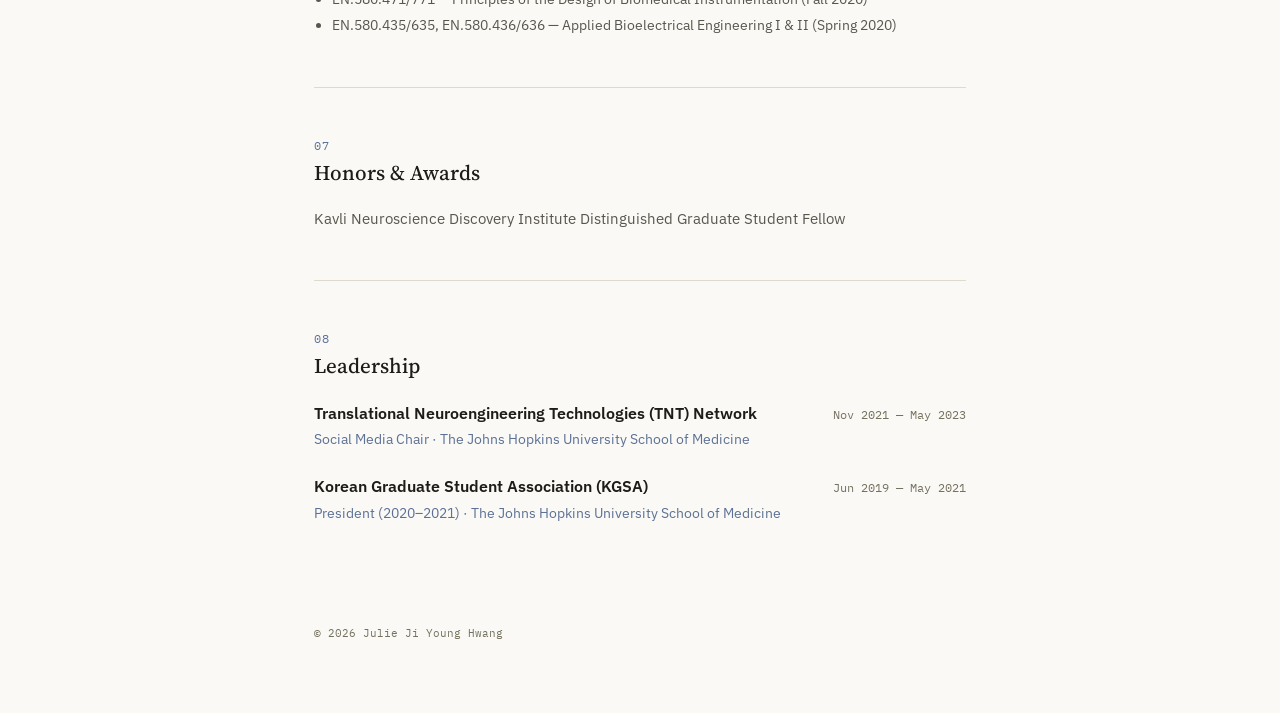
==== commit 6029762f: "Add the SfN 2024 poster Title corrected by the author after the first header sent; the Simian Collec" ====
--- a/cv.html
+++ b/cv.html
@@ -146,6 +146,9 @@
       <strong>Hwang, J. Y.</strong>, Jin, J., Kim, H., Chen, A., Hopper, L. M., &amp; Connor, C. E. (2025). Face responses in medial temporal lobe encode interpersonal relationships within macaque social group. <em>Vision Sciences Society Annual Meeting</em>, St. Pete Beach, FL. Poster.
     </p>
     <p class="pub-item">
+      <strong>Hwang, J. Y.</strong>, Jin, J., Kim, H., Chen, A., Hopper, L. M., &amp; Connor, C. E. (2024). Neural representation of social information in amygdala of rhesus macaques. <em>Society for Neuroscience Annual Meeting</em>, Chicago, IL. Poster.
+    </p>
+    <p class="pub-item">
       <strong>Hwang, J. Y.</strong>, Jin, J., Kim, H., Chen, A., Hopper, L. M., &amp; Connor, C. E. (2024). Neural coding of personal social networks in primate amygdala. <em>Simian Collective Annual Meeting</em>, Pittsburgh, PA. Poster.
     </p>
   </section>
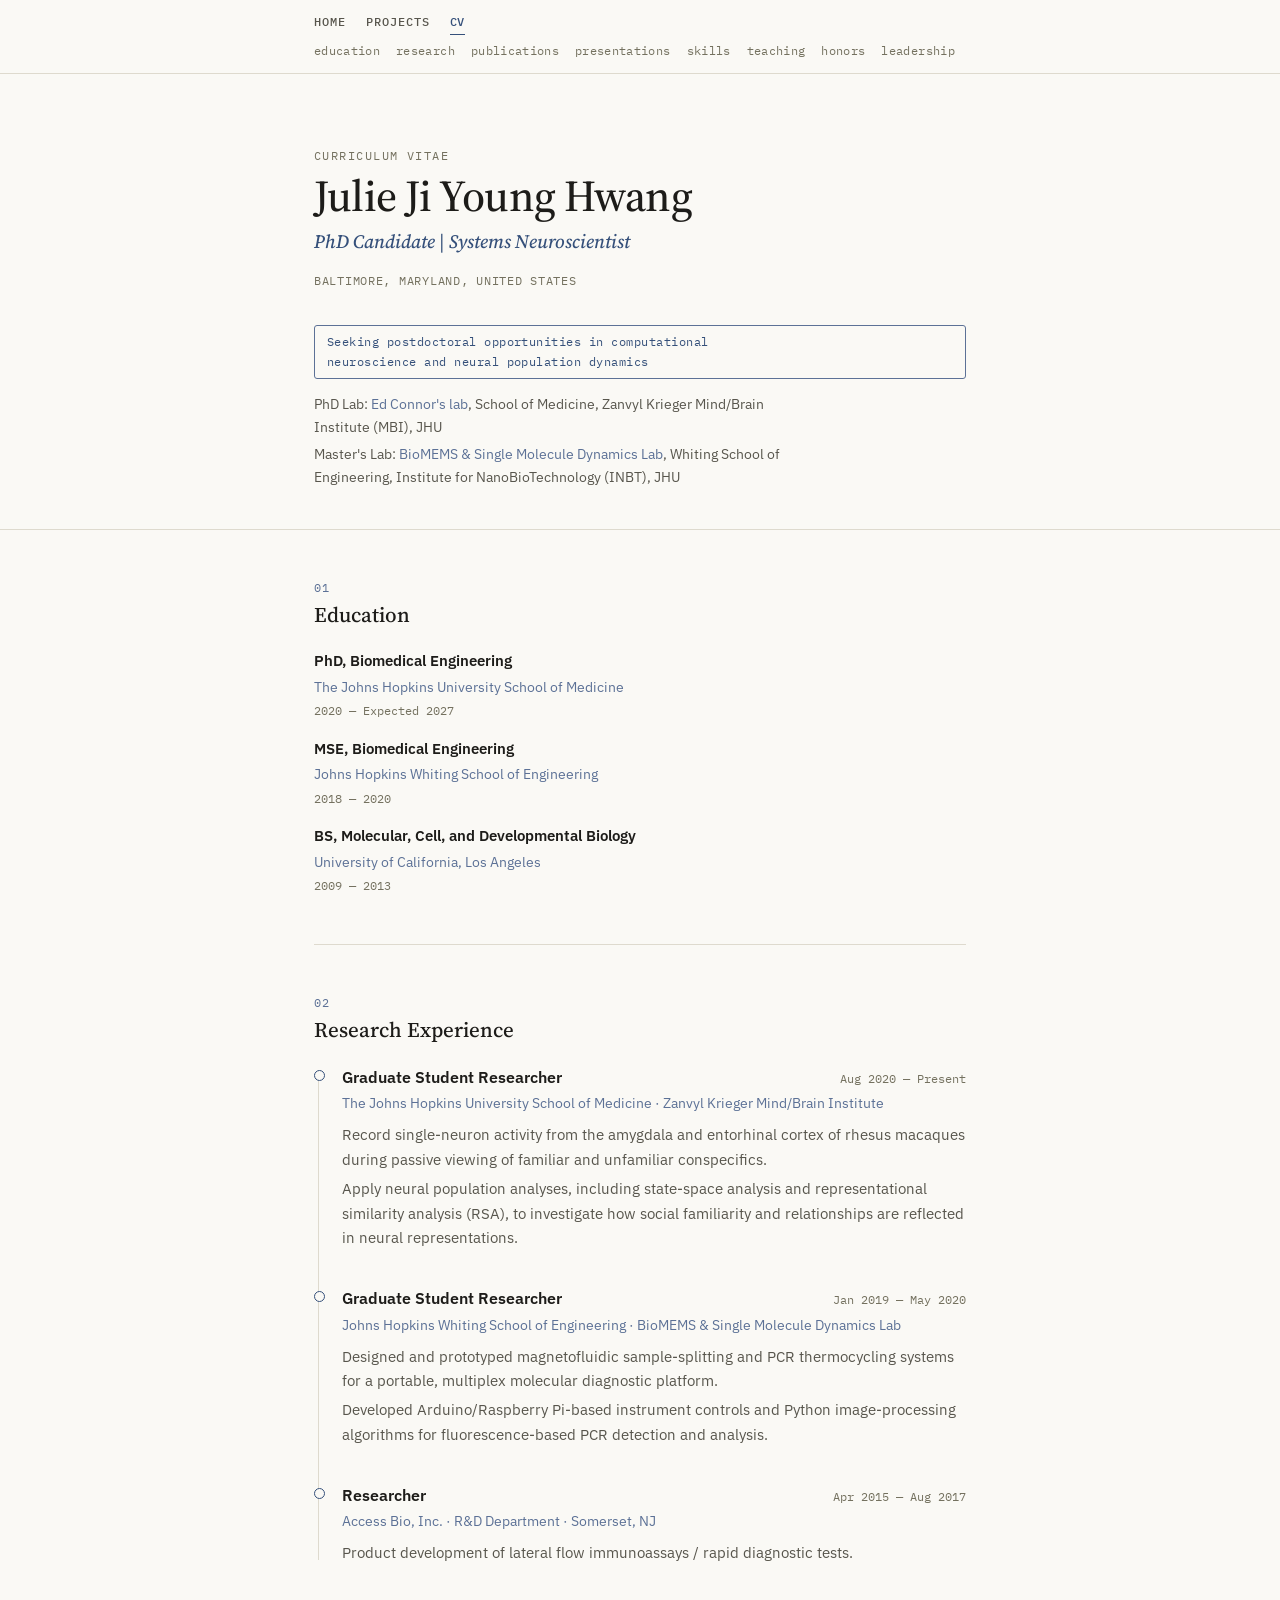
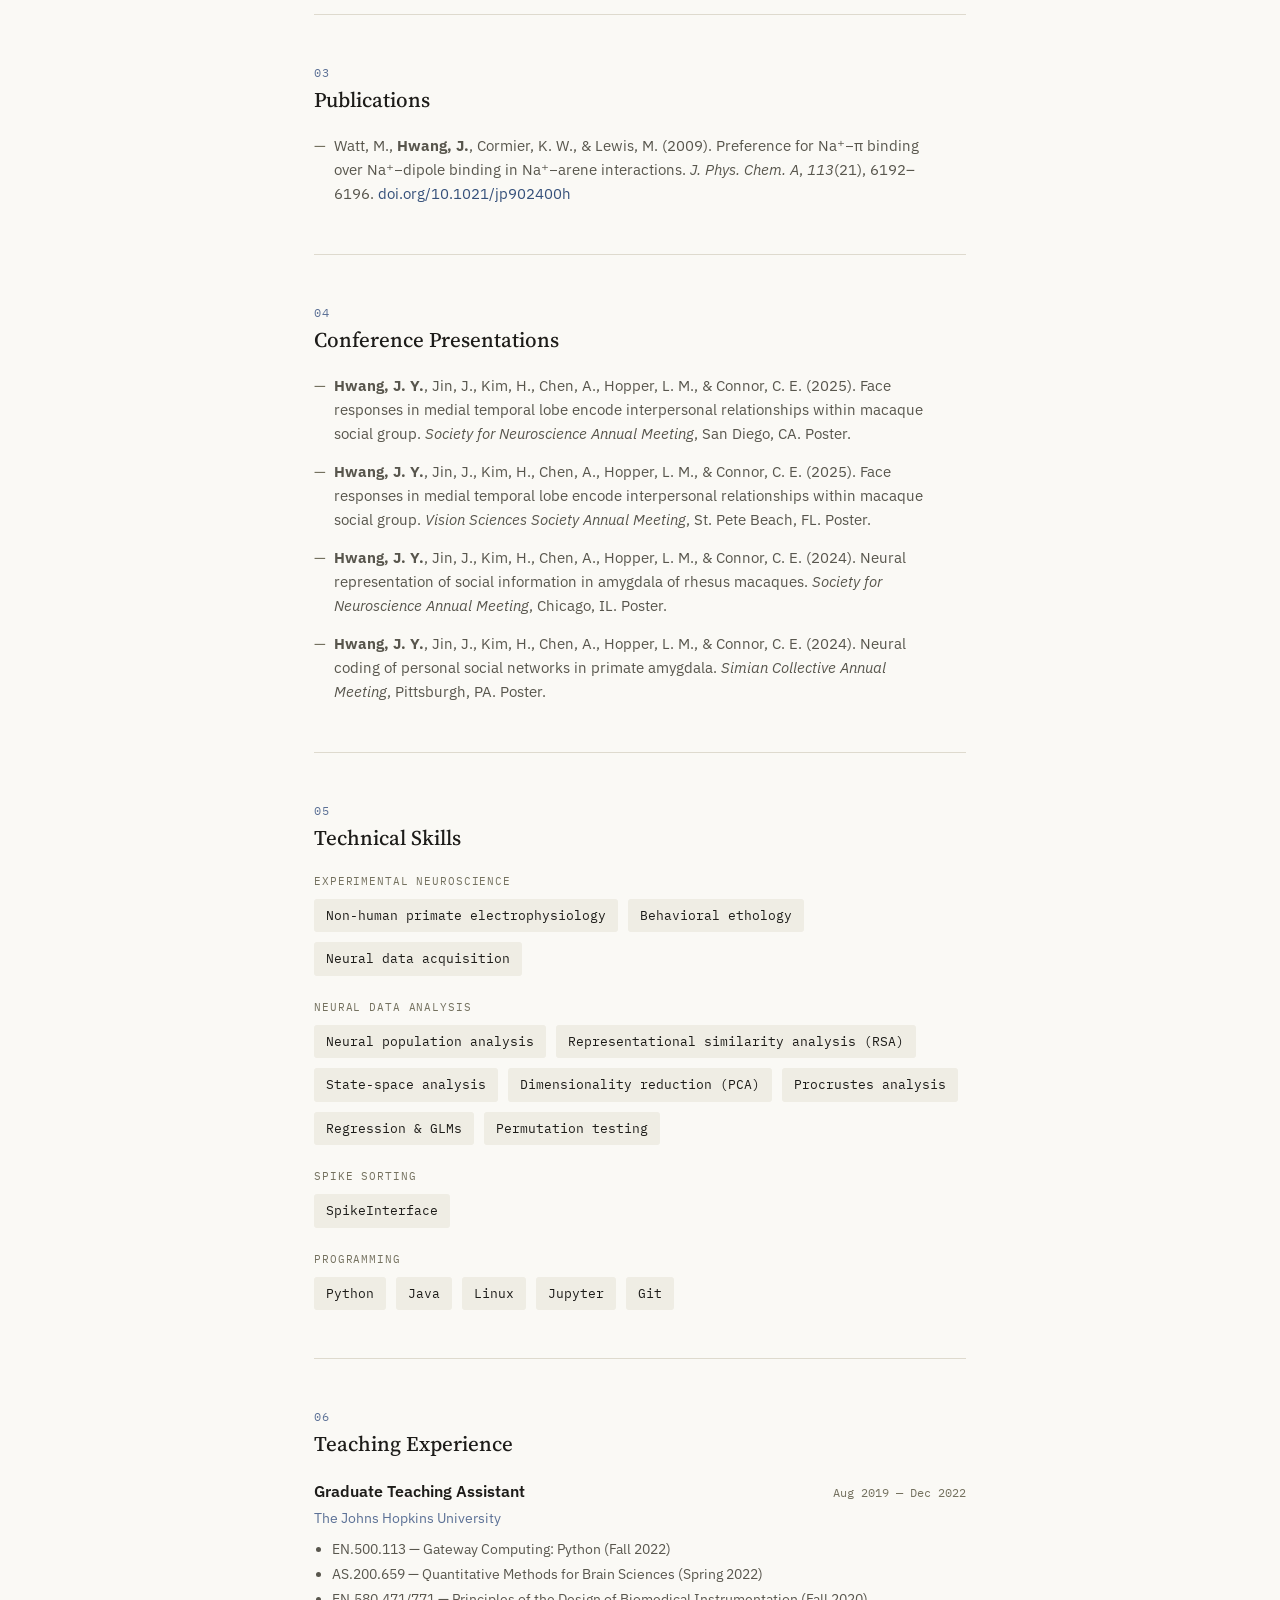
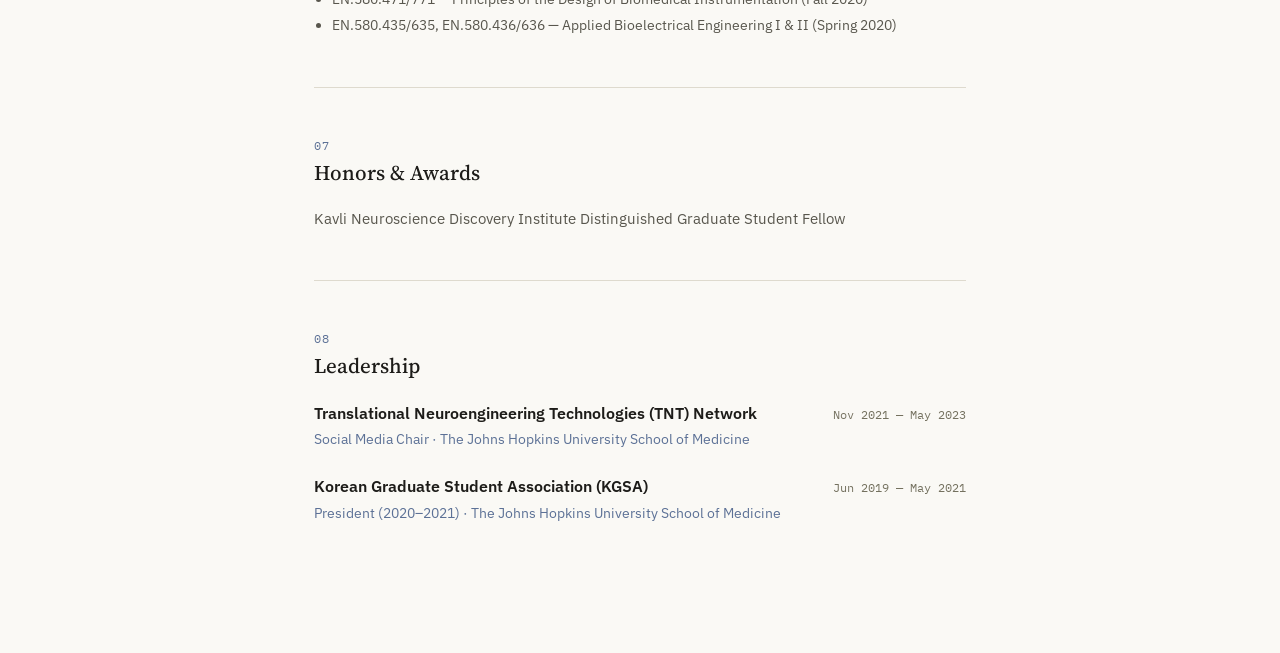
==== commit 7c4c3211: "Remove the copyright footer From a preview comment. Taken off all three pages rather than only the C" ====
--- a/cv.html
+++ b/cv.html
@@ -254,11 +254,5 @@
 
 </main>
 
-<footer>
-  <div class="wrap">
-    <p>&copy; 2026 Julie Ji Young Hwang</p>
-  </div>
-</footer>
-
 </body>
 </html>
--- a/styles.css
+++ b/styles.css
@@ -465,12 +465,8 @@
   margin-top: 10px;
 }
 
-footer{
-  padding: 32px 0 60px;
-  font-family: var(--font-mono);
-  font-size: 11px;
-  color: var(--ink-faint);
-}
+/* the footer used to supply the page's bottom breathing room */
+main.wrap{ padding-bottom: 72px; }
 
 /* motion — .js-reveal is set by an inline snippet in <head> so the
    hidden state is painted on the first frame (no flash of content).
@@ -518,7 +514,7 @@
   @page{ margin: 16mm 14mm; }
 
   body{ background: #fff; font-size: 11pt; line-height: 1.45; }
-  nav, footer, .skip-link, .coming-soon,
+  nav, .skip-link, .coming-soon,
   .figure-placeholder, .figure-caption{ display: none !important; }
 
   .js-reveal main section{
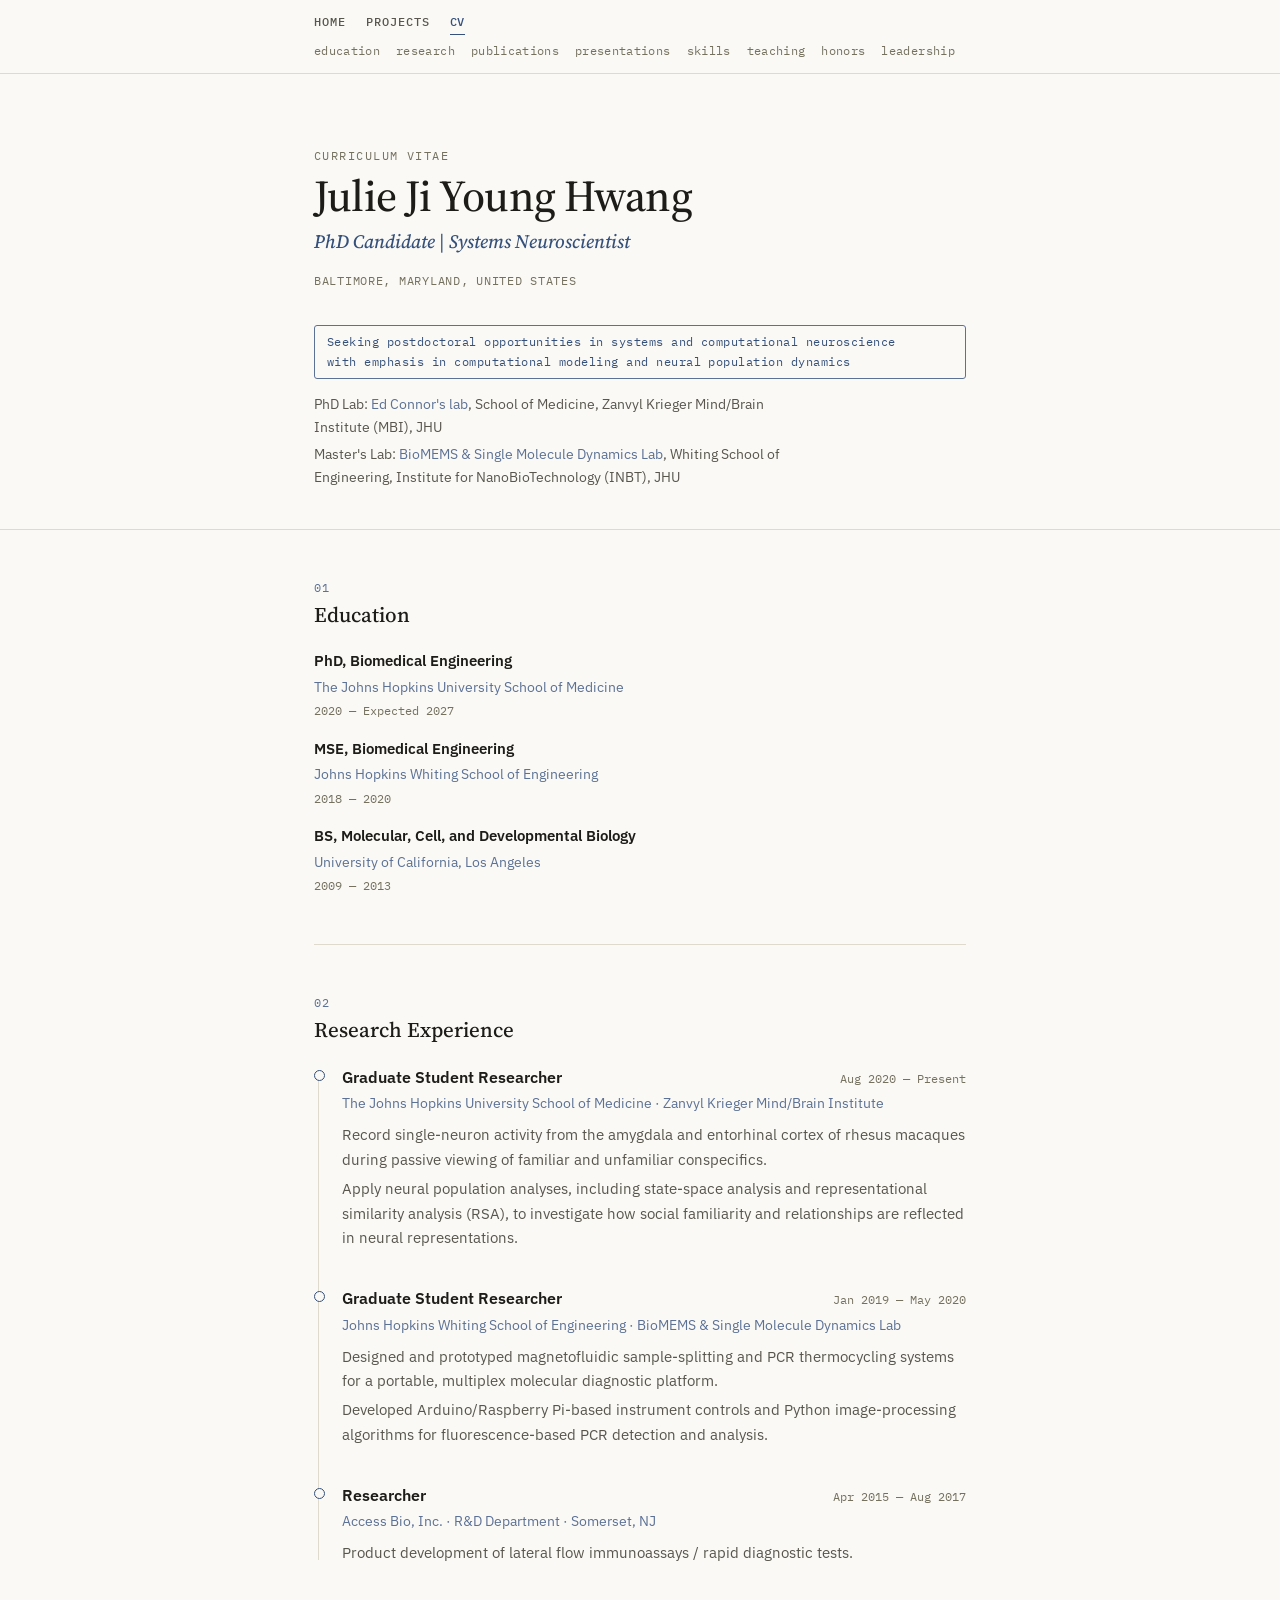
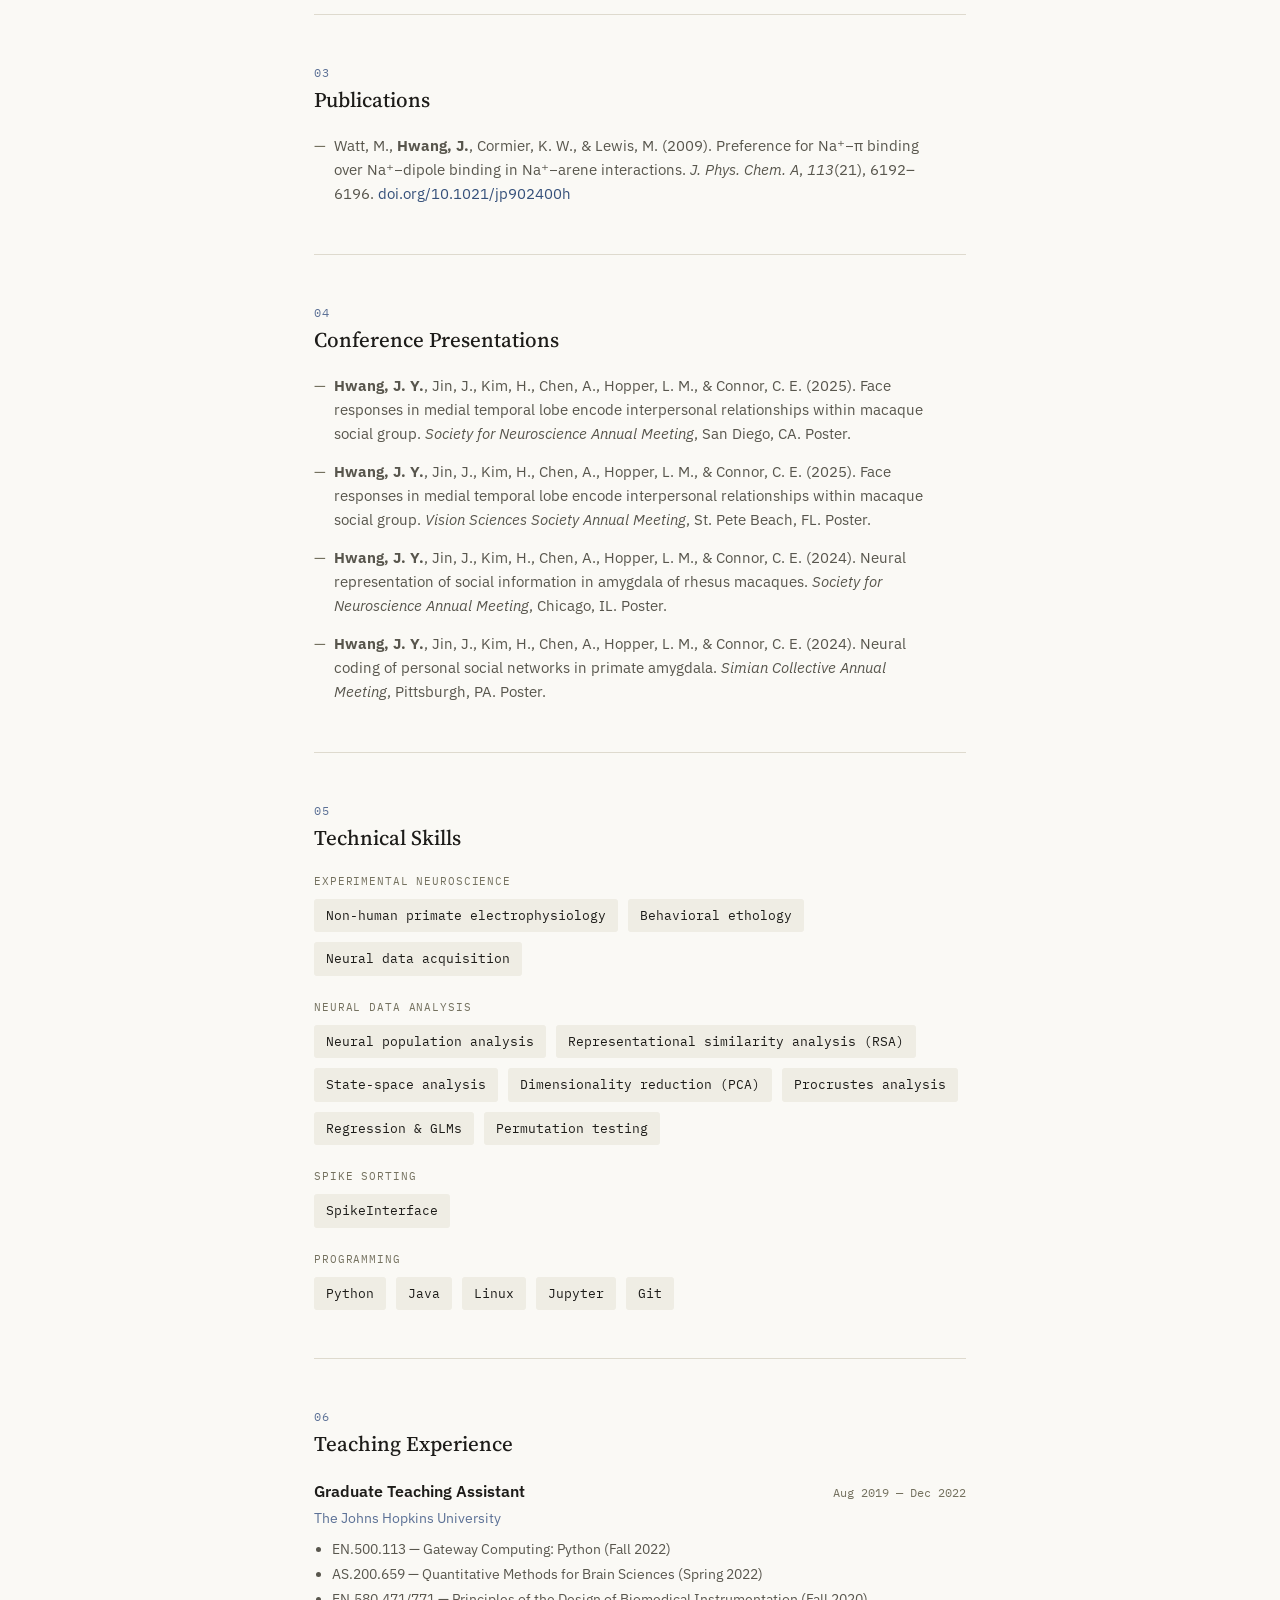
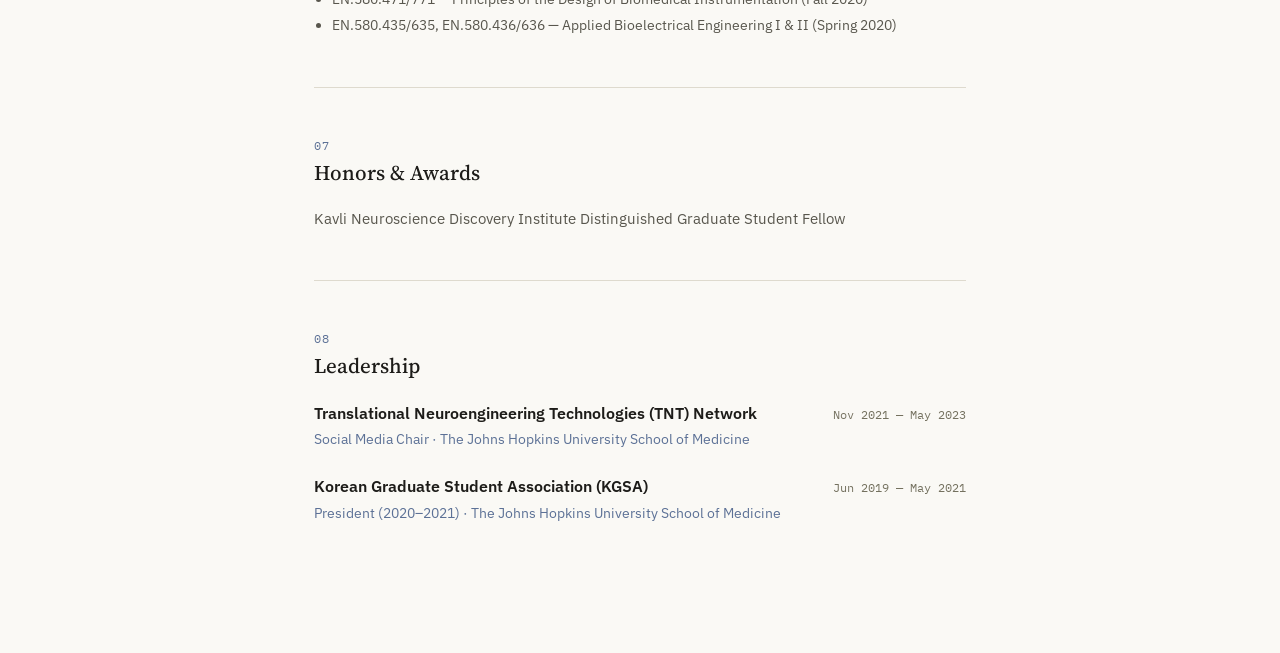
==== commit 43a44e98: "Rewrite the seeking badge again from a preview comment Applied on all three pages; the homepage og:d" ====
--- a/cv.html
+++ b/cv.html
@@ -50,7 +50,7 @@
     <h1>Julie Ji Young Hwang</h1>
     <p class="role-line">PhD Candidate | Systems Neuroscientist</p>
     <p class="location-line">Baltimore, Maryland, United States</p>
-    <span class="cta-badge">Seeking postdoctoral opportunities in computational neuroscience and neural population dynamics</span>
+    <span class="cta-badge">Seeking postdoctoral opportunities in systems and computational neuroscience with emphasis in computational modeling and neural population dynamics</span>
     <div class="masthead-meta">
       <p class="meta-line">PhD Lab: <a href="https://krieger.jhu.edu/mbi/directory/ed-connor/" target="_blank" rel="noopener">Ed Connor's lab</a>, School of Medicine, Zanvyl Krieger Mind/Brain Institute (MBI), JHU</p>
       <p class="meta-line">Master's Lab: <a href="https://me.jhu.edu/thwang/" target="_blank" rel="noopener">BioMEMS &amp; Single Molecule Dynamics Lab</a>, Whiting School of Engineering, Institute for NanoBioTechnology (INBT), JHU</p>
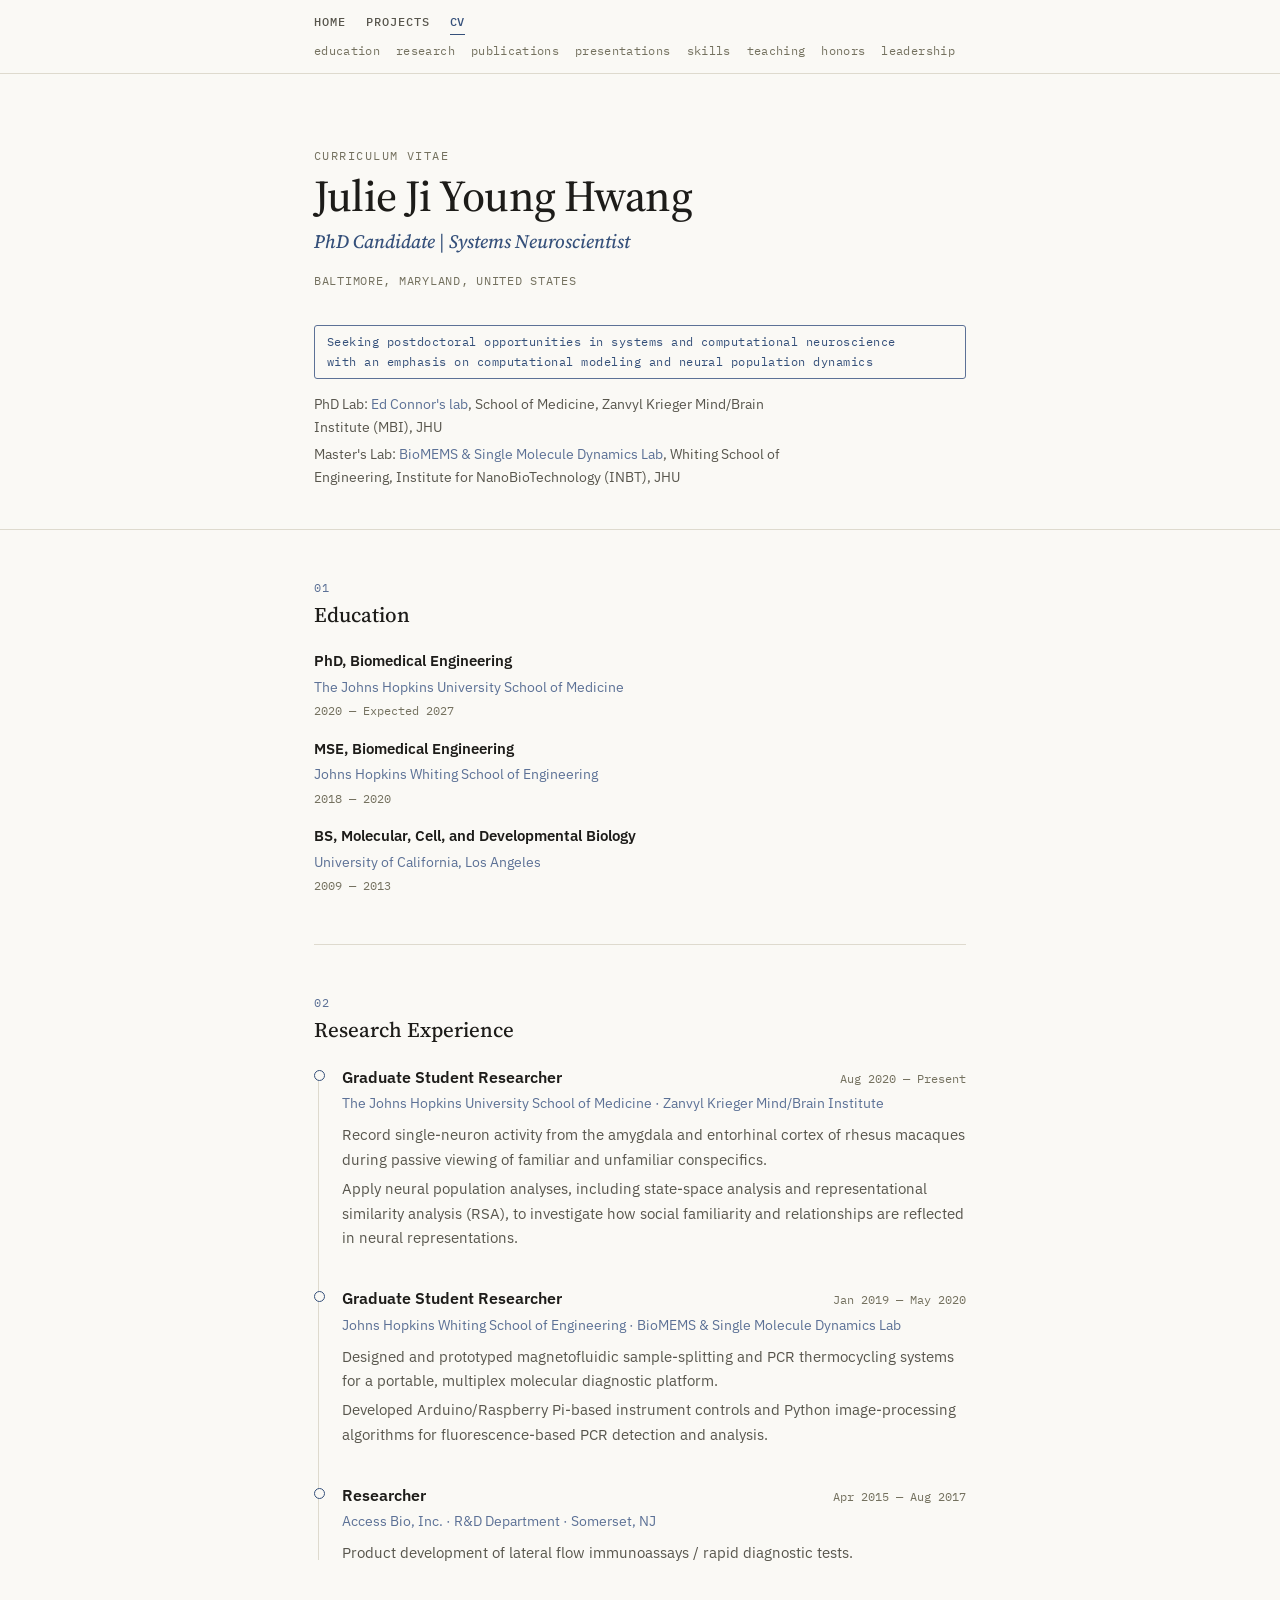
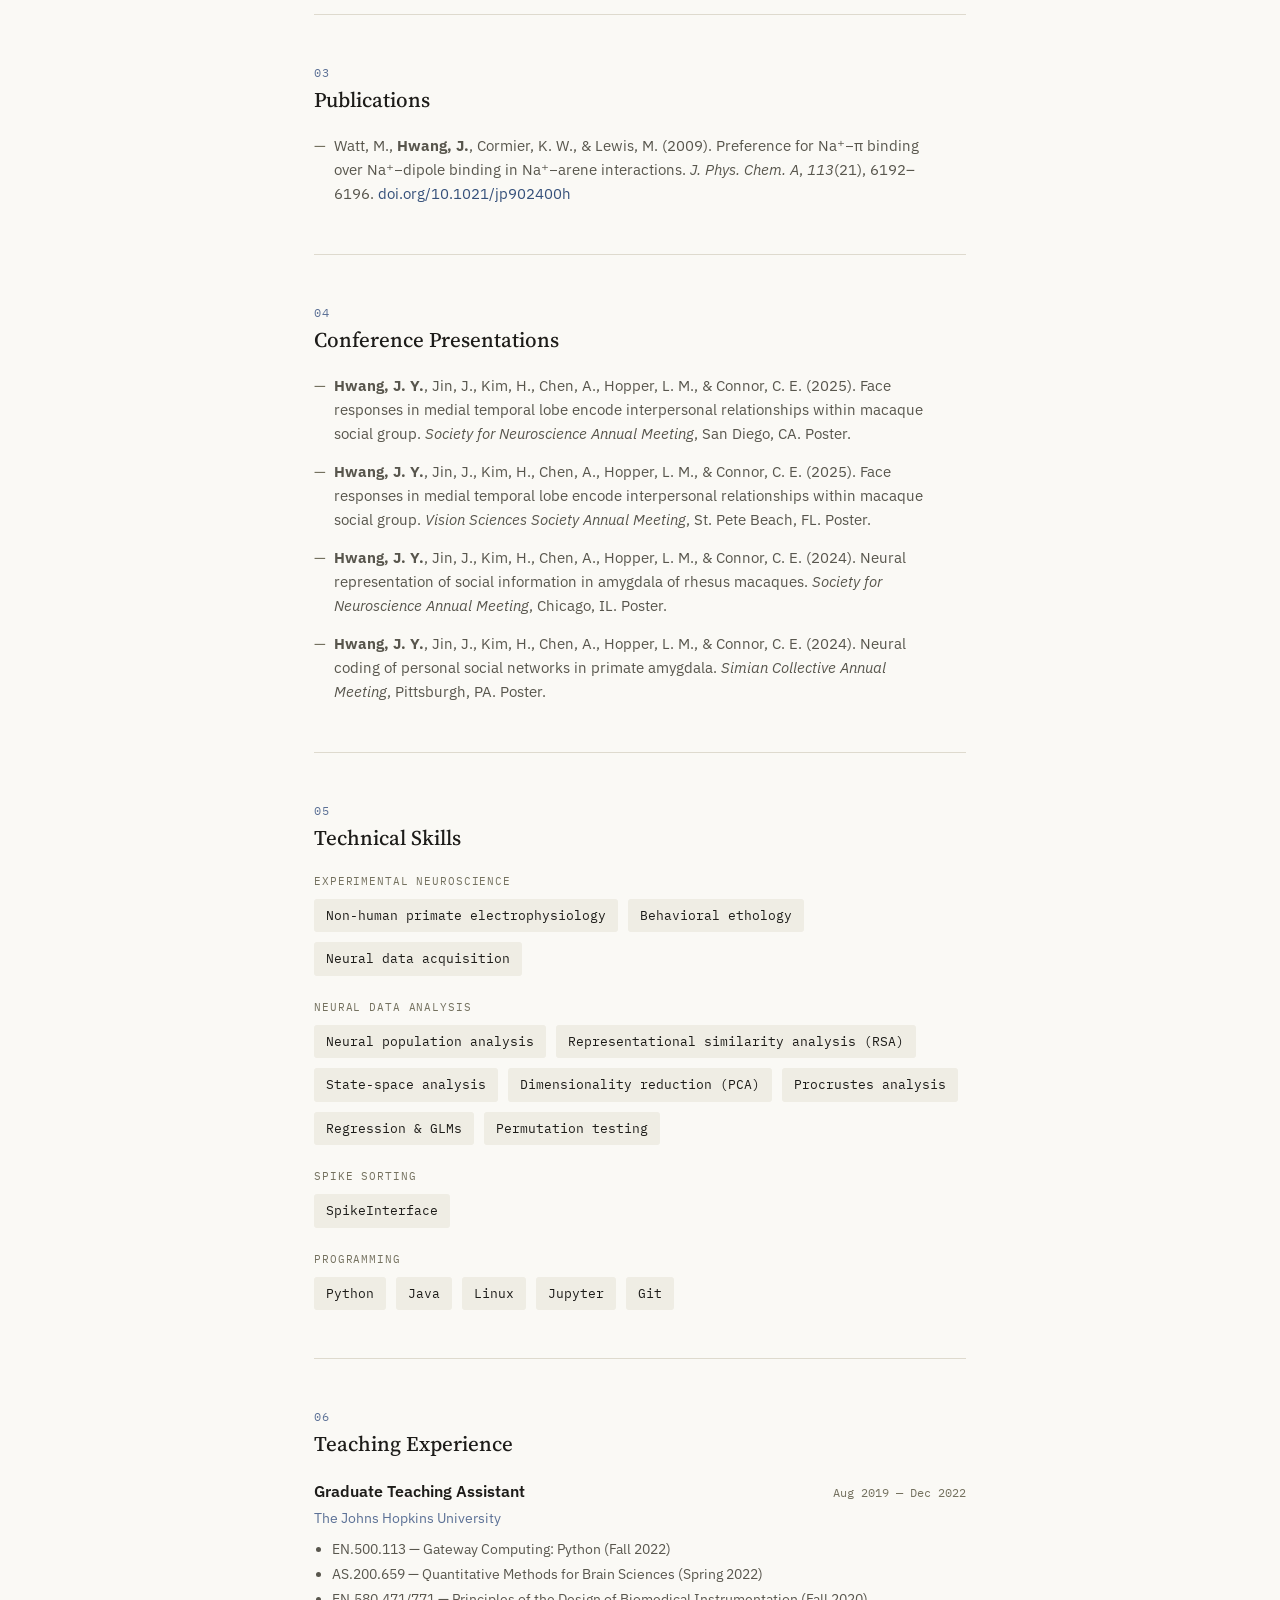
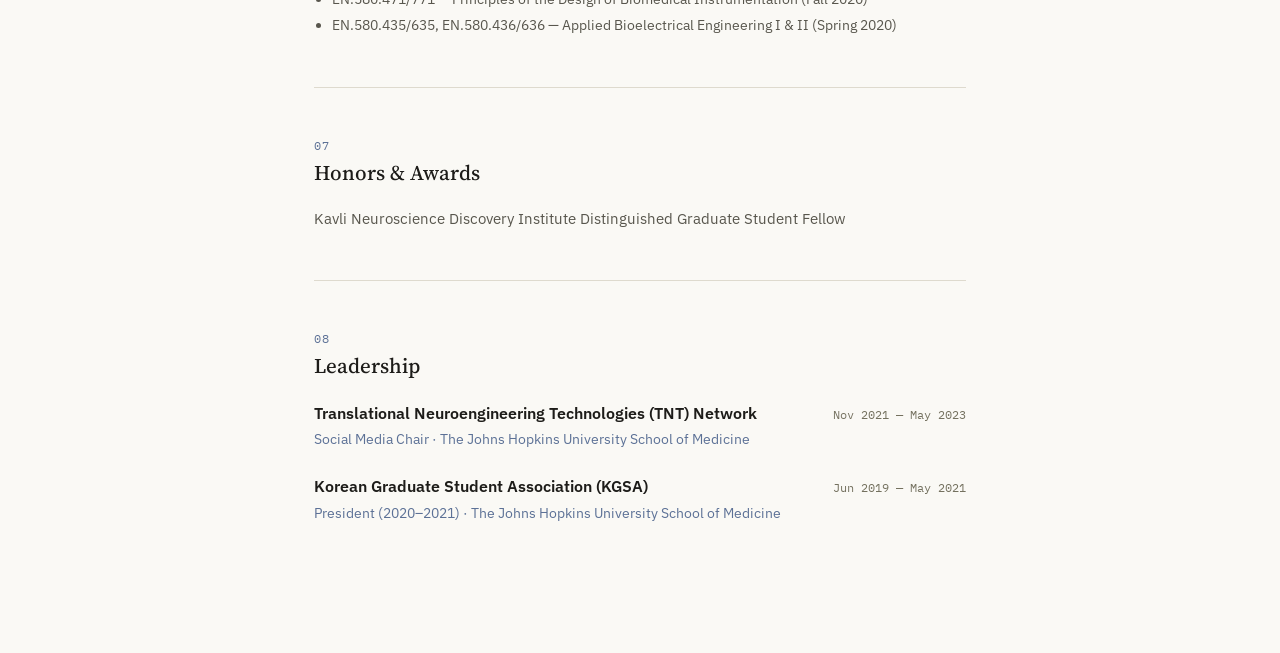
==== commit 7a08f004: "Badge reads "with an emphasis on" Applied on all three pages and in the homepage og:description.  Co" ====
--- a/cv.html
+++ b/cv.html
@@ -50,7 +50,7 @@
     <h1>Julie Ji Young Hwang</h1>
     <p class="role-line">PhD Candidate | Systems Neuroscientist</p>
     <p class="location-line">Baltimore, Maryland, United States</p>
-    <span class="cta-badge">Seeking postdoctoral opportunities in systems and computational neuroscience with emphasis in computational modeling and neural population dynamics</span>
+    <span class="cta-badge">Seeking postdoctoral opportunities in systems and computational neuroscience with an emphasis on computational modeling and neural population dynamics</span>
     <div class="masthead-meta">
       <p class="meta-line">PhD Lab: <a href="https://krieger.jhu.edu/mbi/directory/ed-connor/" target="_blank" rel="noopener">Ed Connor's lab</a>, School of Medicine, Zanvyl Krieger Mind/Brain Institute (MBI), JHU</p>
       <p class="meta-line">Master's Lab: <a href="https://me.jhu.edu/thwang/" target="_blank" rel="noopener">BioMEMS &amp; Single Molecule Dynamics Lab</a>, Whiting School of Engineering, Institute for NanoBioTechnology (INBT), JHU</p>
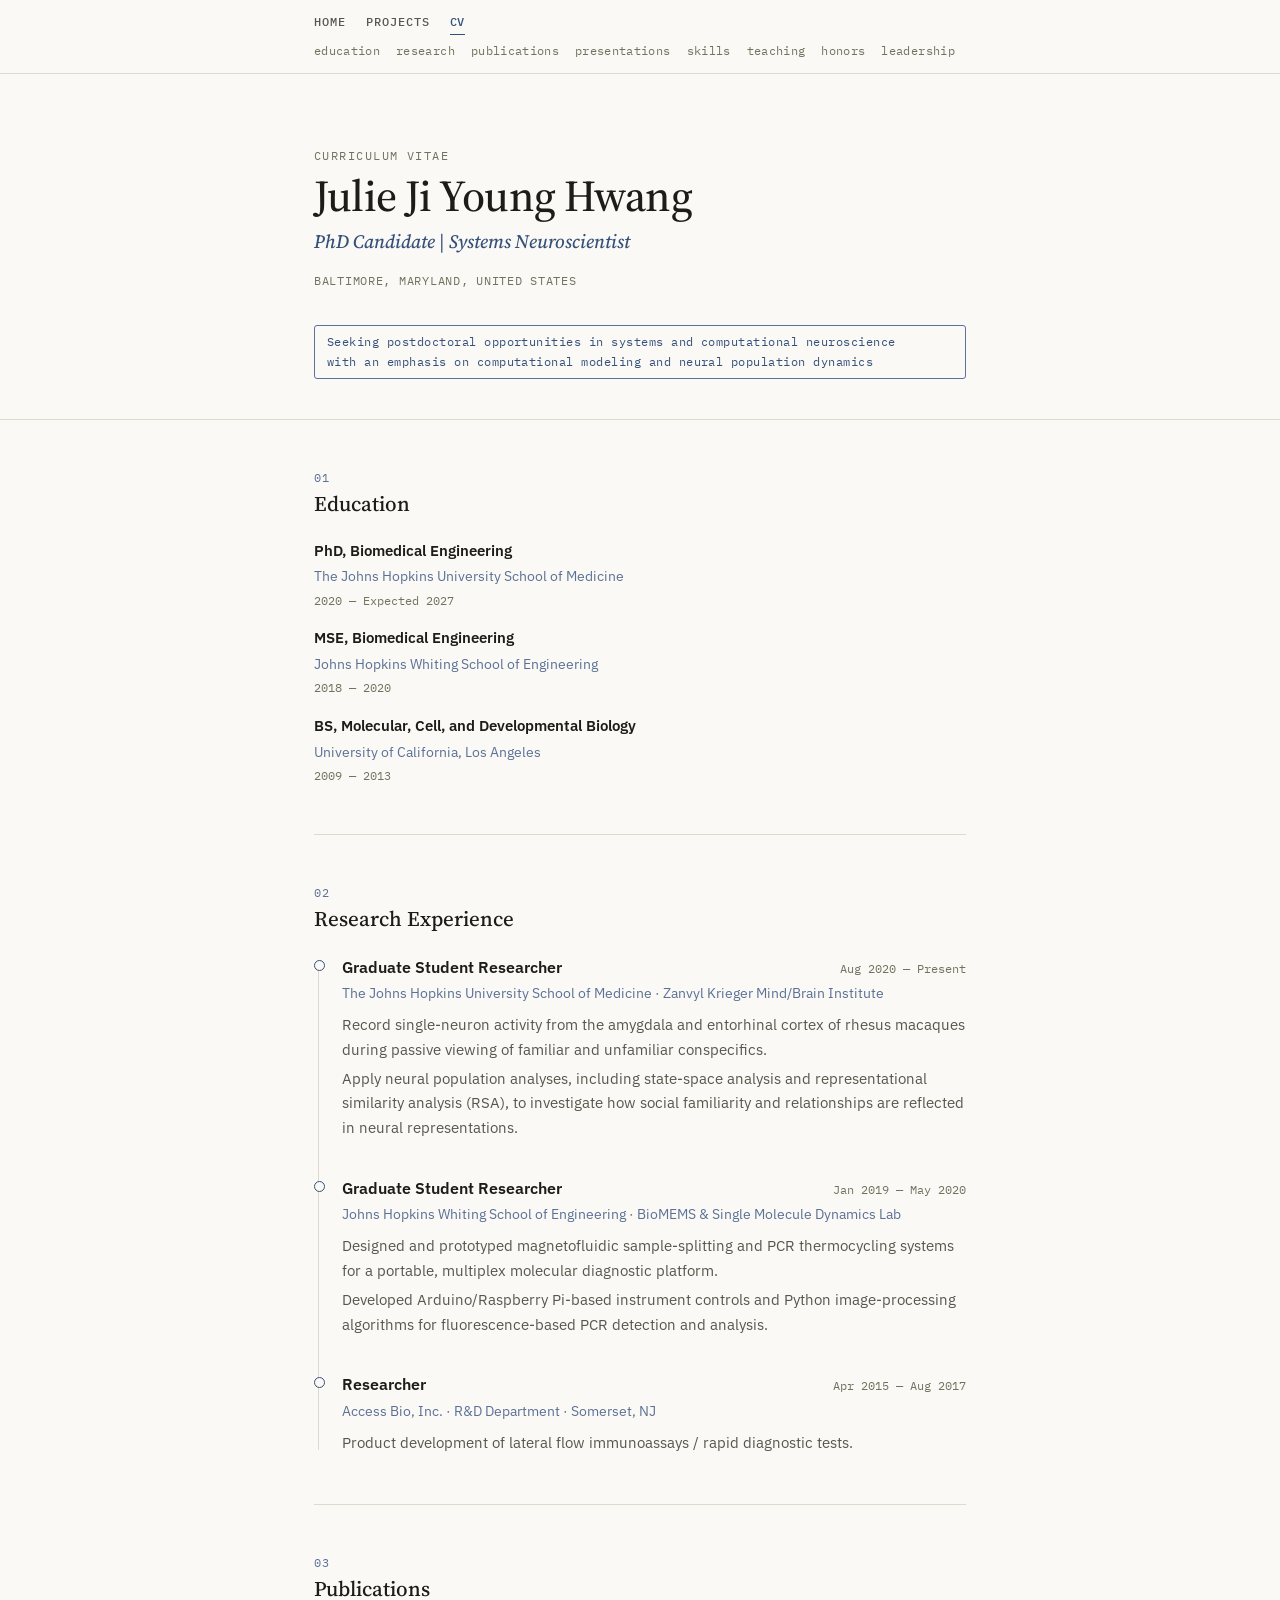
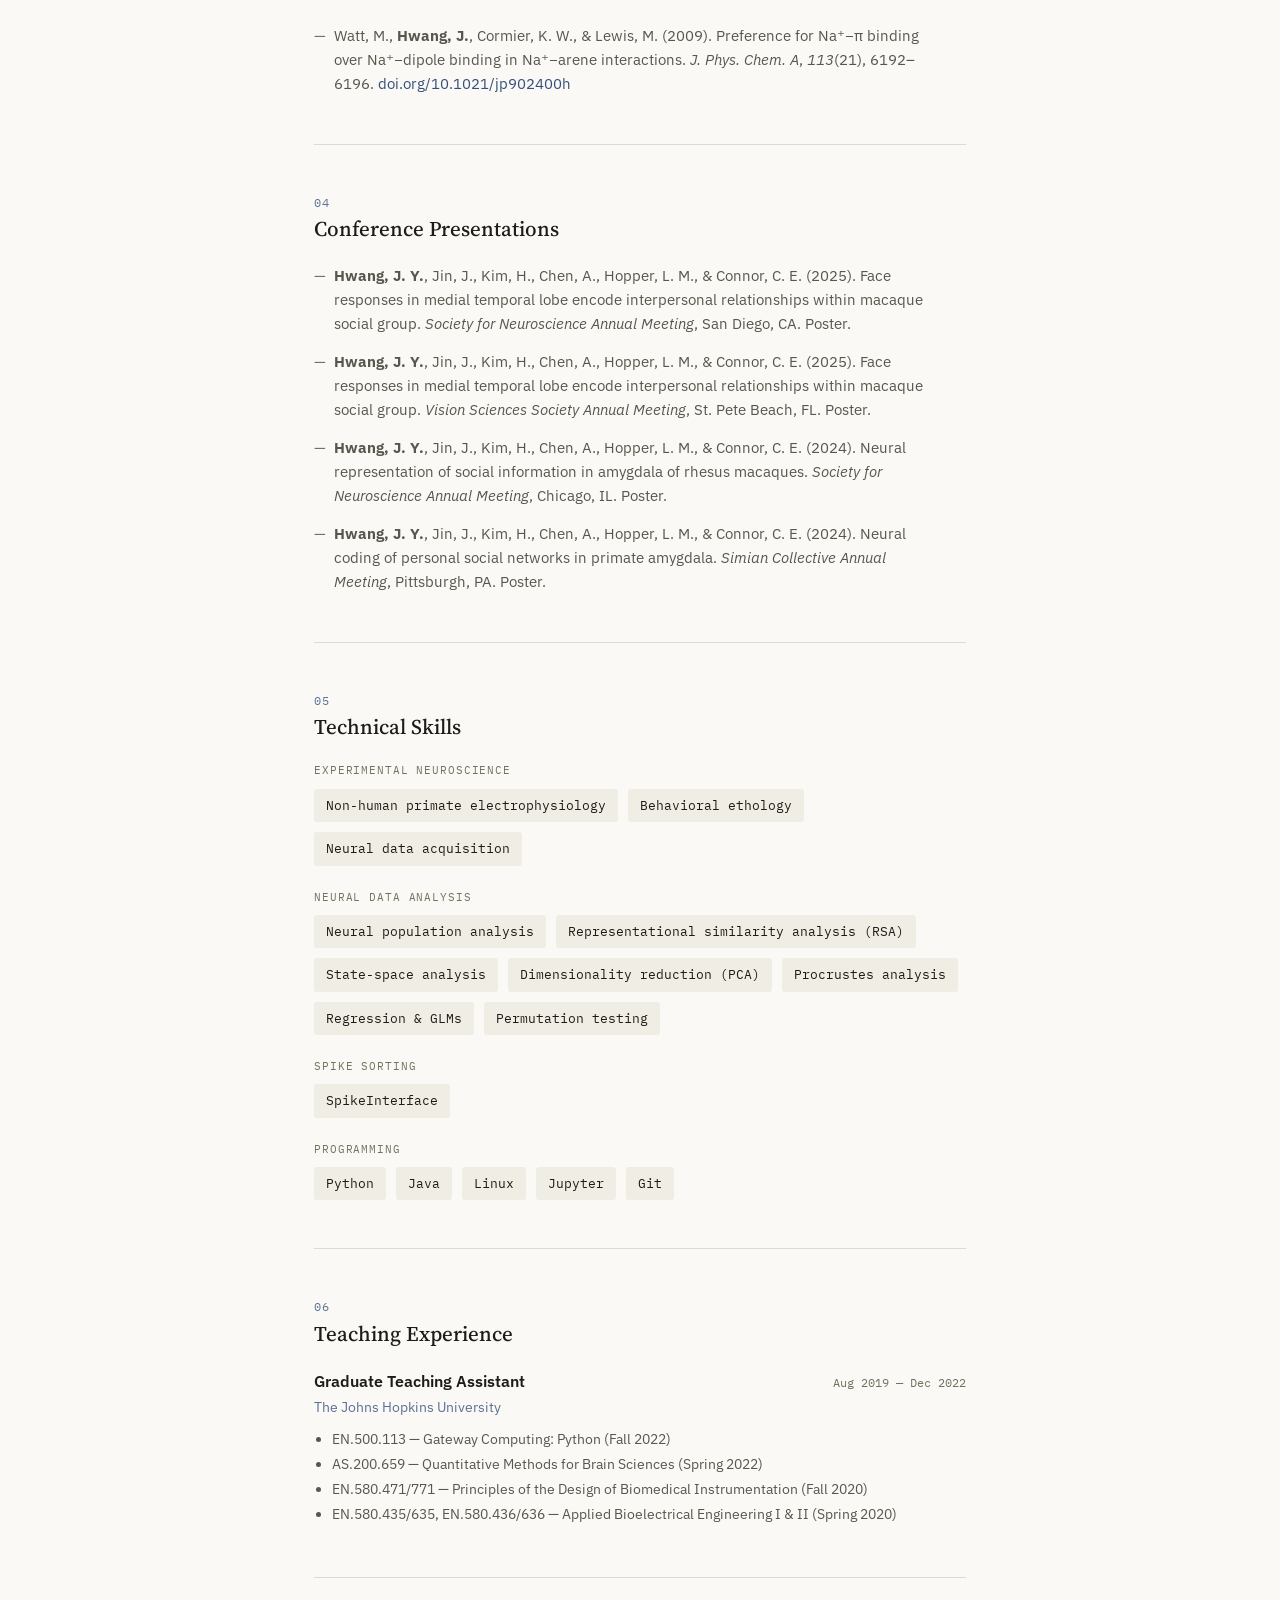
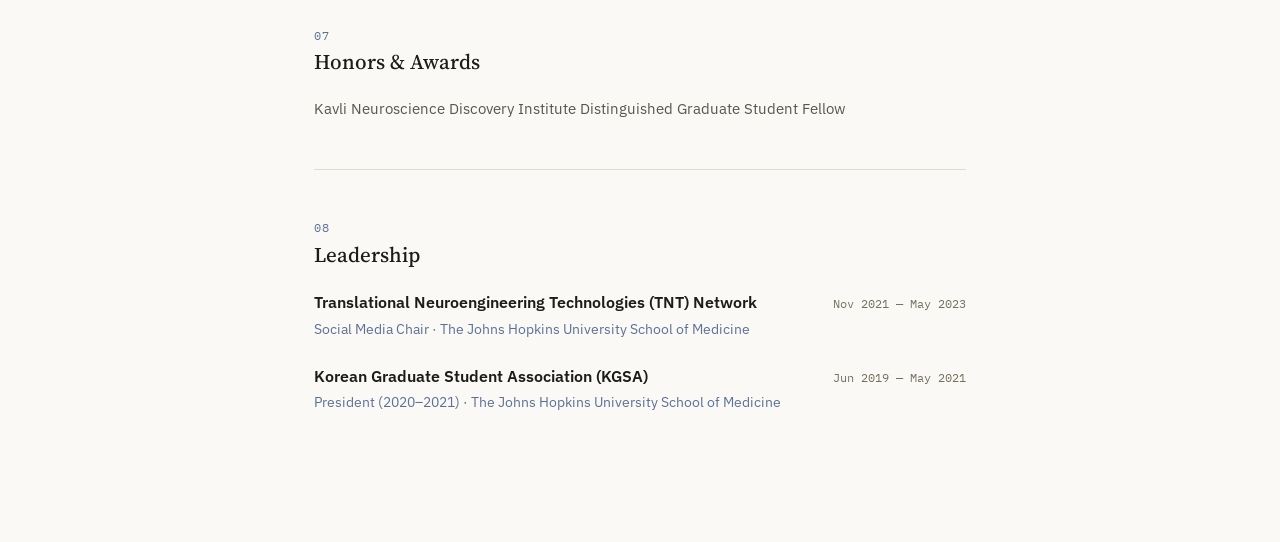
==== commit 9cb21e9e: "Keep the lab lines on the homepage only The two lab affiliations repeated identically in the CV and " ====
--- a/cv.html
+++ b/cv.html
@@ -51,10 +51,6 @@
     <p class="role-line">PhD Candidate | Systems Neuroscientist</p>
     <p class="location-line">Baltimore, Maryland, United States</p>
     <span class="cta-badge">Seeking postdoctoral opportunities in systems and computational neuroscience with an emphasis on computational modeling and neural population dynamics</span>
-    <div class="masthead-meta">
-      <p class="meta-line">PhD Lab: <a href="https://krieger.jhu.edu/mbi/directory/ed-connor/" target="_blank" rel="noopener">Ed Connor's lab</a>, School of Medicine, Zanvyl Krieger Mind/Brain Institute (MBI), JHU</p>
-      <p class="meta-line">Master's Lab: <a href="https://me.jhu.edu/thwang/" target="_blank" rel="noopener">BioMEMS &amp; Single Molecule Dynamics Lab</a>, Whiting School of Engineering, Institute for NanoBioTechnology (INBT), JHU</p>
-    </div>
   </div>
 </header>
 
--- a/styles.css
+++ b/styles.css
@@ -150,6 +150,46 @@
   flex-direction: column;
   gap: 6px;
 }
+/* Masthead with a portrait: the photo sits beside the name block only, so the
+   longer lines below it (badge, degrees, labs) still run the full column. */
+.masthead-top{
+  display: flex;
+  align-items: center;
+  gap: 28px;
+}
+.masthead-id{
+  display: flex;
+  flex-direction: column;
+  gap: 6px;
+  min-width: 0; /* let the name wrap rather than push the photo off the edge */
+}
+.masthead-photo{
+  width: 150px;
+  height: 150px;
+  flex-shrink: 0;
+  margin-left: auto;
+  border-radius: 50%;
+  overflow: hidden;
+  /* placeholder dressing — drop the dashes and the background once a real
+     image sits inside */
+  border: 1px dashed var(--rule);
+  background: var(--paper-raised);
+  display: flex;
+  align-items: center;
+  justify-content: center;
+  font-family: var(--font-mono);
+  font-size: 11px;
+  letter-spacing: 0.06em;
+  text-transform: uppercase;
+  color: var(--ink-faint);
+}
+.masthead-photo img{
+  width: 100%;
+  height: 100%;
+  object-fit: cover;
+  display: block;
+}
+
 .page-label{
   font-family: var(--font-mono);
   font-size: 12px;
@@ -489,6 +529,16 @@
    74px at 700px+, 95px from 420-680px, 116px at 400px and below. */
 @media (max-width: 690px){ :root{ --nav-h: 106px; } }
 @media (max-width: 410px){ :root{ --nav-h: 128px; } }
+
+/* stack the portrait above the name once the two no longer fit side by side */
+@media (max-width: 560px){
+  .masthead-top{
+    flex-direction: column-reverse;
+    align-items: flex-start;
+    gap: 20px;
+  }
+  .masthead-photo{ width: 120px; height: 120px; margin-left: 0; }
+}
 
 @media (max-width: 480px){
   header.masthead{ padding: 48px 0 32px; }
